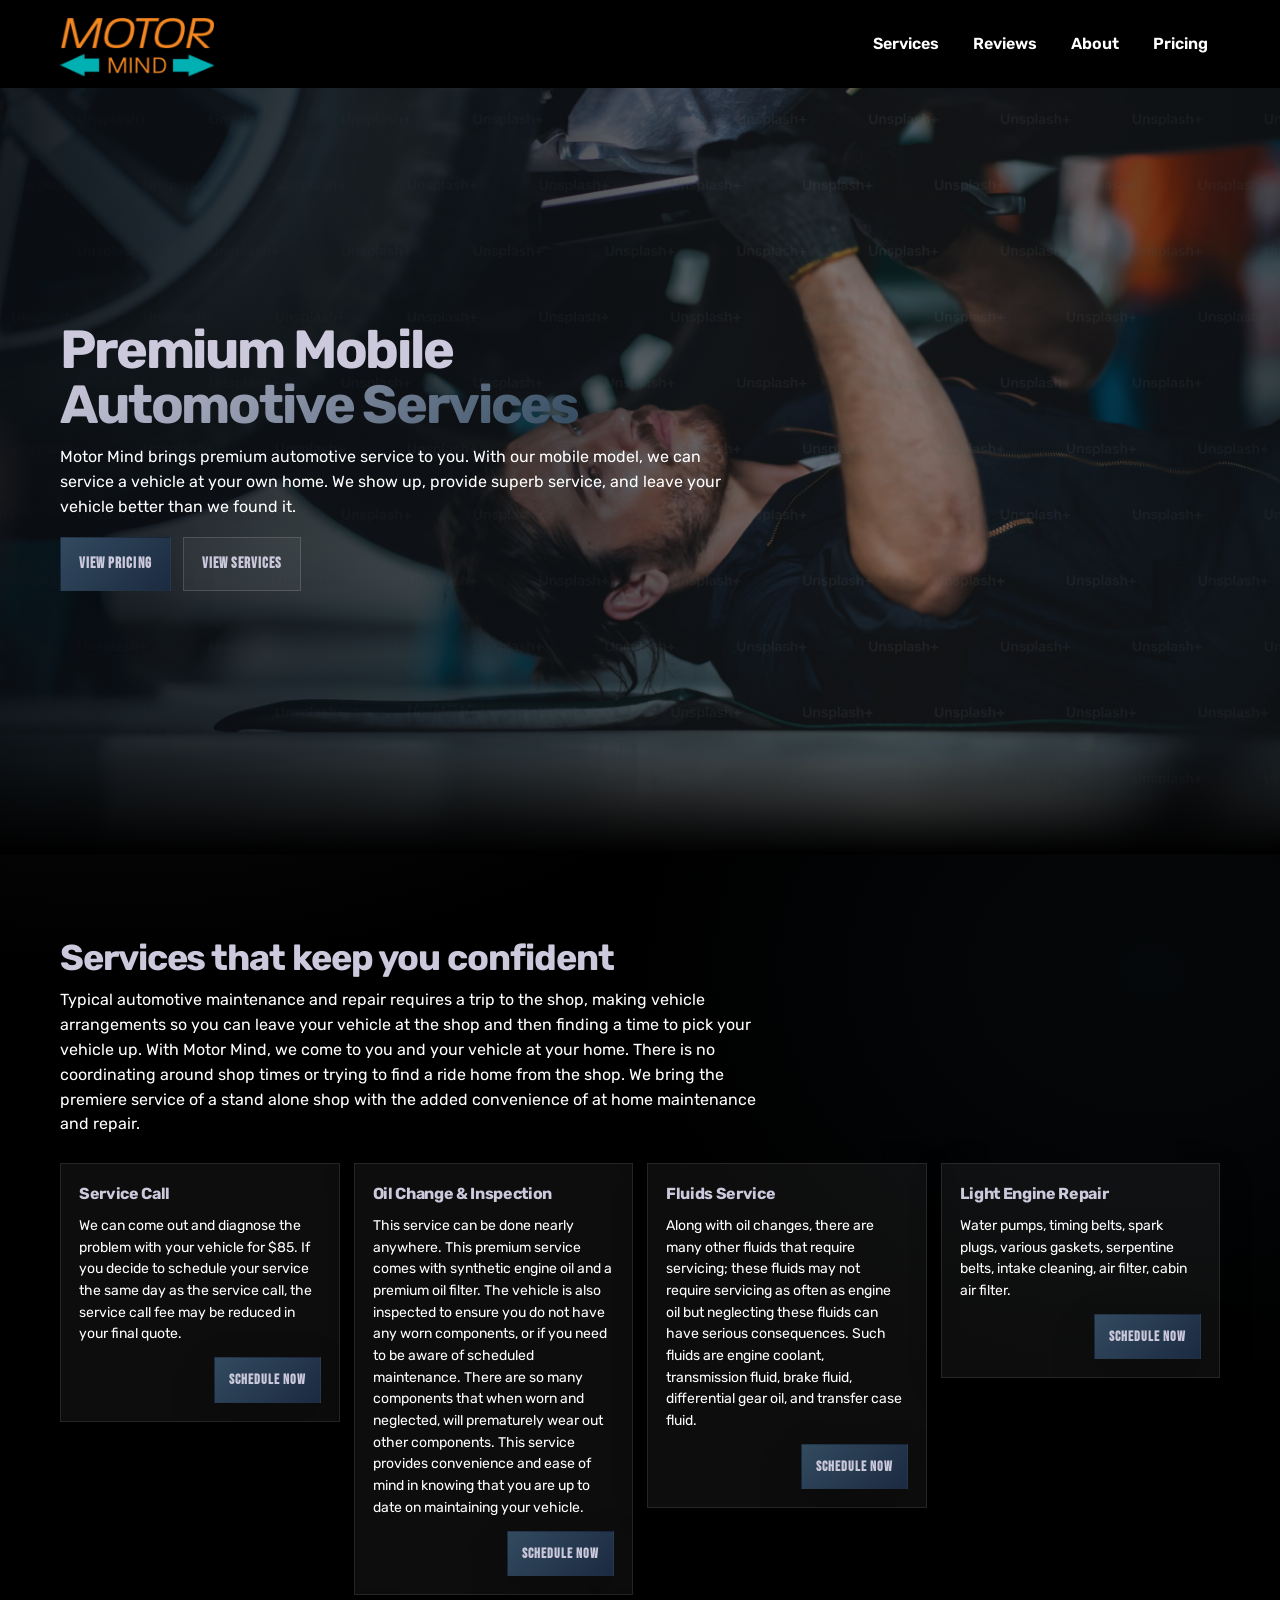
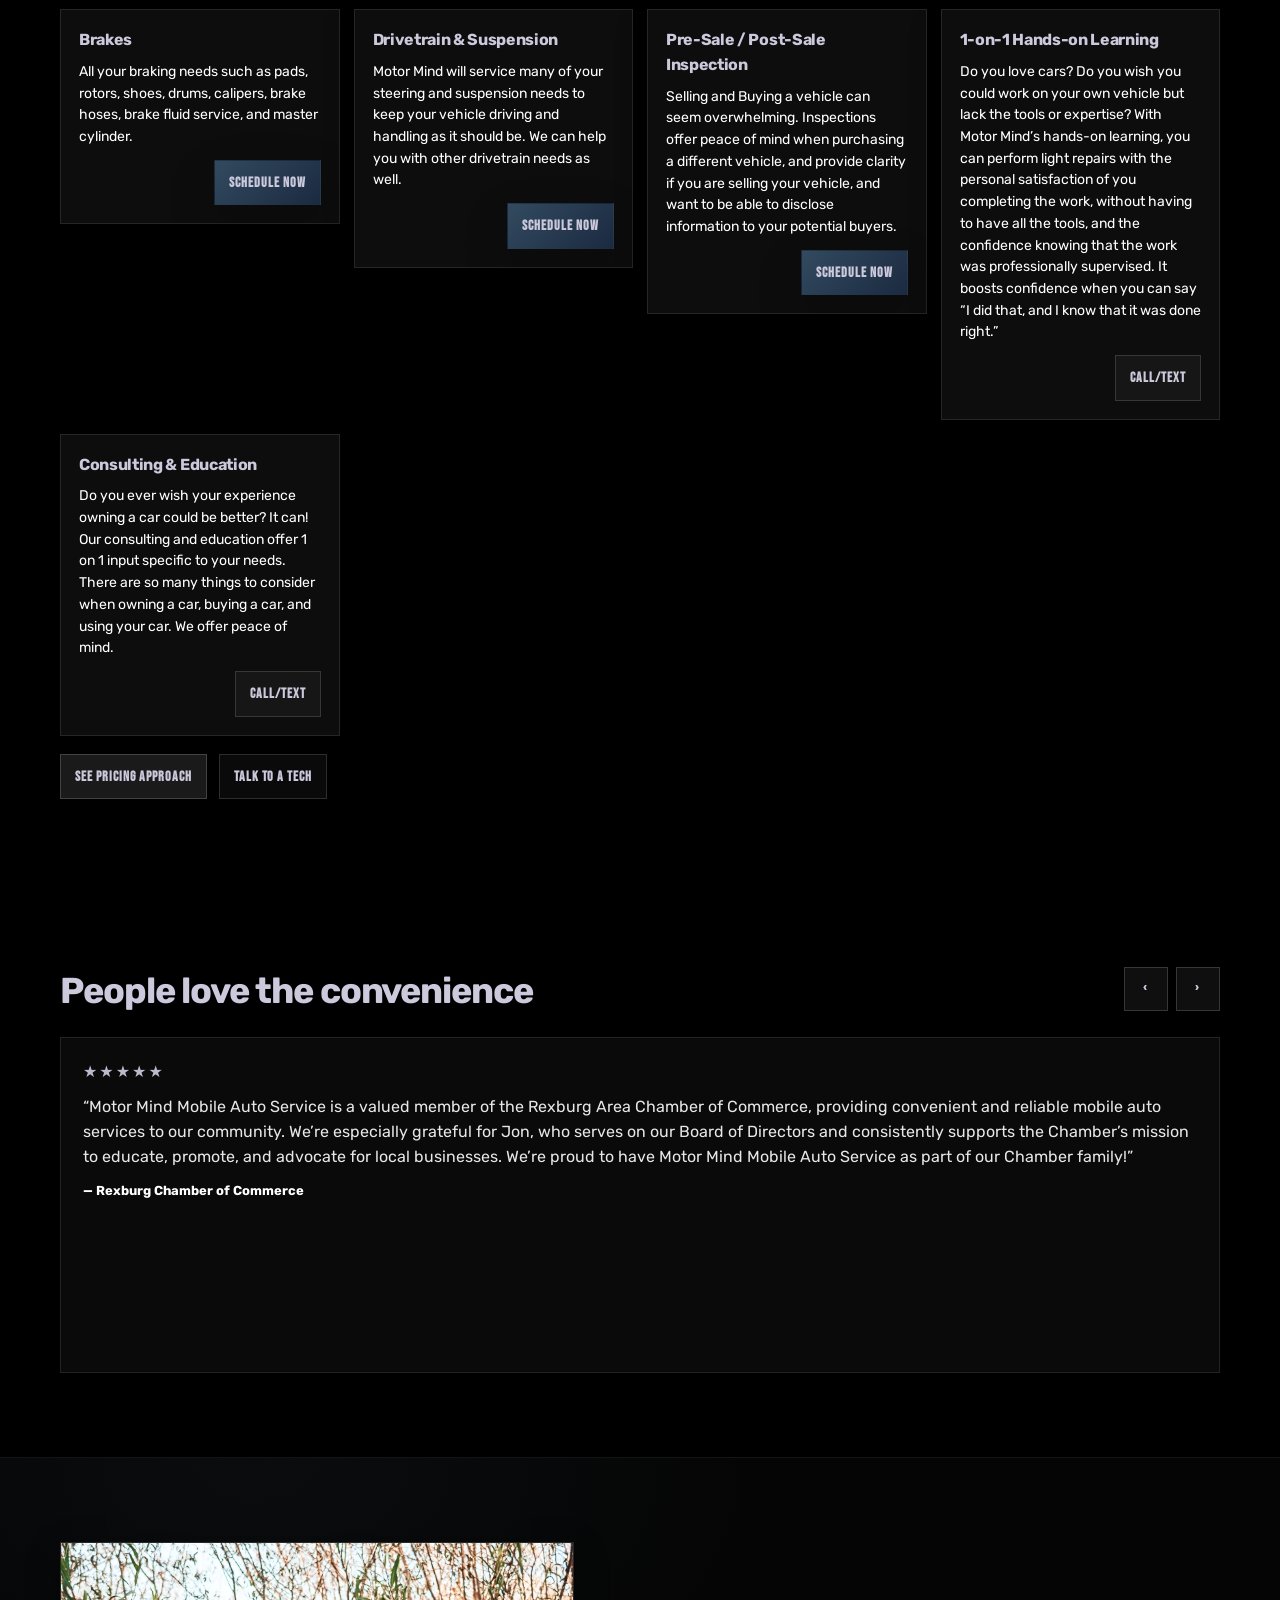
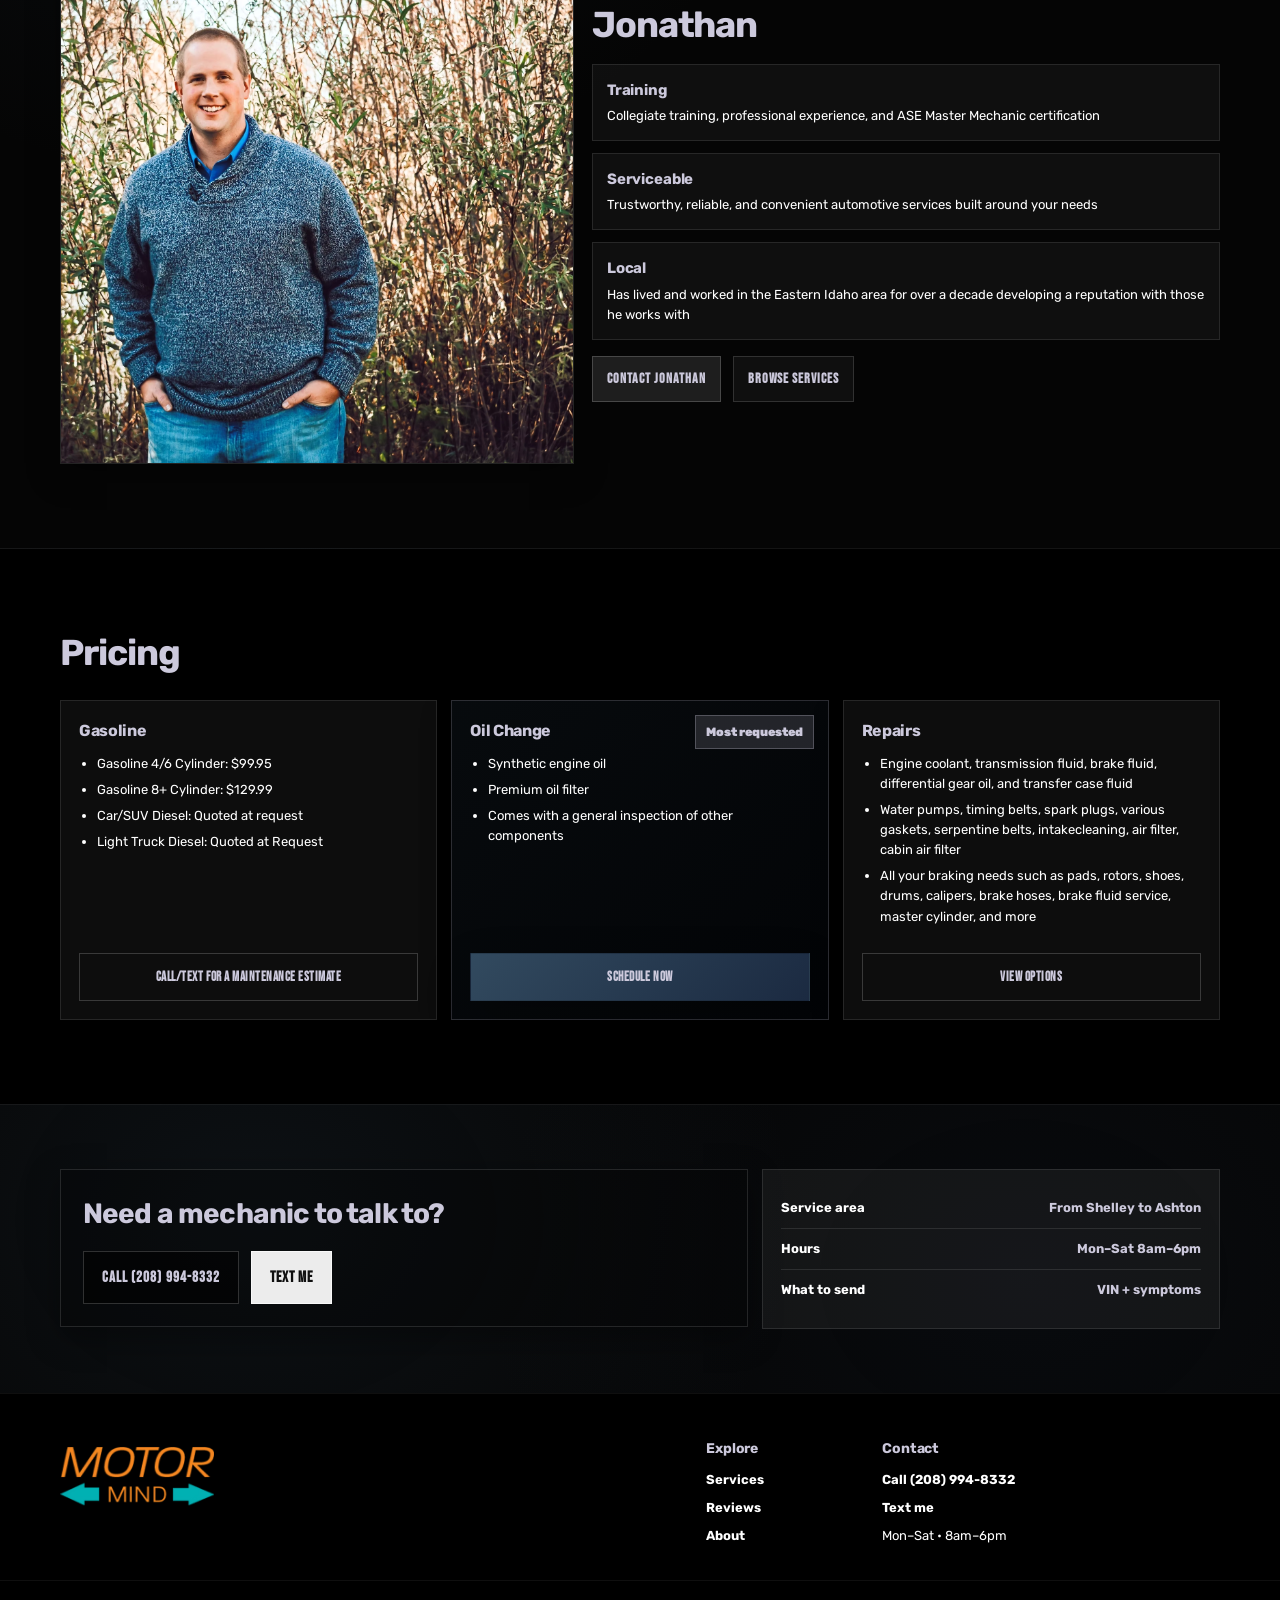
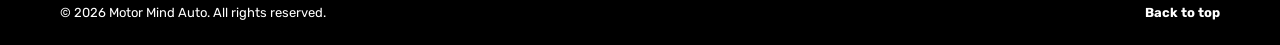
==== index.html @ 9550a2d7 "Merge remote changes" ====
<!-- File: Motor Mind Auto/index.html -->
<!doctype html>
<html lang="en">
  <head>
    <meta charset="UTF-8" />
    <meta name="viewport" content="width=device-width, initial-scale=1" />
    <meta
      name="description"
      content="Motor Mind Auto brings premium mobile automotive maintenance & repair to your driveway. Certified expertise, transparent service, convenient scheduling."
    />
    <title>Motor Mind Auto | Mobile Automotive Service</title>

    <link rel="preconnect" href="https://fonts.googleapis.com" />
    <link rel="preconnect" href="https://fonts.gstatic.com" crossorigin />
    <link
      href="https://fonts.googleapis.com/css2?family=DM+Sans:wght@400;500;700&family=Rubik:wght@300;400;500;600;700;800&family=Bebas+Neue&display=swap"
      rel="stylesheet"
    />

    <link rel="stylesheet" href="./assets/css/styles.css" />
  </head>

  <body>
    <a class="skip-link" href="#main">Skip to content</a>

    <!-- Header / Nav -->
    <header class="header" data-header>
      <div class="container header__inner">
        <a class="brand" href="index.html" aria-label="Motor Mind Auto Home">
          <img src="./assets/icons/MotorMindLogoWEB.png" alt="Motor Mind Auto logo">
        </a>

        <nav class="nav" aria-label="Primary">
          <button class="nav__toggle" type="button" data-menu-toggle aria-expanded="false" aria-controls="navMenu">
            <span class="nav__toggleBars" aria-hidden="true"></span>
            <span class="sr-only">Open menu</span>
          </button>

          <div class="nav__menu" id="navMenu" data-menu>
            <a class="nav__link" href="#services" data-nav-link>Services</a>
            <a class="nav__link" href="#reviews" data-nav-link>Reviews</a>
            <a class="nav__link" href="#about" data-nav-link>About</a>
            <a class="nav__link" href="#pricing" data-nav-link>Pricing</a>
          </div>
        </nav>
      </div>
    </header>

    <main id="main">
      <!-- Hero -->
      <section class="hero" id="top" aria-label="Hero">
        <div class="hero__bg" role="img" aria-label="Mechanic working on a vehicle"></div>

        <div class="container hero__inner">
          <div class="hero__content">
            <h1 class="hero__title">
               Premium Mobile
              <span class="hero__titleAccent">Automotive Services</span>
            </h1>

            <p class="hero__sub">
              Motor Mind brings premium automotive service to you. With our mobile model, we can service a 
              vehicle at your own home. We show up, provide superb service, and leave your vehicle better than we found it.
            </p>

            <div class="hero__actions">
              <a class="btn btn--accent btn--lg" href="#pricing">View pricing</a>
              <a class="btn btn--ghost btn--lg" href="#services">View services</a>
            </div>
          </div>
        </div>

        <div class="hero__fade" aria-hidden="true"></div>
      </section>

      <!-- Services -->
      <section class="section" id="services" aria-label="Services">
        <div class="container">
          <div class="sectionHead">
            <h2 class="sectionTitle">Services that keep you confident</h2>
            <p class="sectionSub">
              Typical automotive maintenance and repair requires a trip to the shop, making vehicle arrangements so you can leave your vehicle at the shop and then finding a time to pick your vehicle up. With Motor Mind, we come to you and your vehicle at your home. There is no coordinating around shop times or trying to find a ride home from the shop. We bring the premiere service of a stand alone shop with the added convenience of at home maintenance and repair.
            </p>
          </div>

          <div class="cards">
            <article class="card">
              <h3 class="card__title">Service Call</h3>
              <p class="card__text">We can come out and diagnose the problem with your vehicle for $85. If you decide to schedule your service the same day as the service call, the service call fee may be reduced in your final quote.</p>
              <a class="btn btn--accent" href="./pages/service-call.html">Schedule now</a>
            </article>

            <article class="card">
              <h3 class="card__title">Oil Change & Inspection</h3>
              <p class="card__text">This service can be done nearly anywhere. This premium service comes with synthetic engine oil and a premium oil filter. The vehicle is also inspected to ensure you do not have any worn components, or if you need to be aware of scheduled maintenance. There are so many components that when worn and neglected, will prematurely wear out other components. This service provides convenience and ease of mind in knowing that you are up to date on maintaining your vehicle.</p>
              <a class="btn btn--accent" href="./pages/oil-change-inspection.html">Schedule now</a>
            </article>

            <article class="card">
              <h3 class="card__title">Fluids Service</h3>
              <p class="card__text">Along with oil changes, there are many other fluids that require servicing; these fluids may not require servicing as often as engine oil but neglecting these fluids can have serious consequences. Such fluids are engine coolant, transmission fluid, brake fluid, differential gear oil, and transfer case fluid.</p>
              <a class="btn btn--accent" href="./pages/fluids-service.html">Schedule now</a>
            </article>

            <article class="card">
              <h3 class="card__title">Light Engine Repair</h3>
              <p class="card__text">Water pumps, timing belts, spark plugs, various gaskets, serpentine belts, intake cleaning, air filter, cabin air filter.</p>
              <a class="btn btn--accent" href="./pages/light-engine-repair.html">Schedule now</a>
            </article>

            <article class="card">
              <h3 class="card__title">Brakes</h3>
              <p class="card__text">All your braking needs such as pads, rotors, shoes, drums, calipers, brake hoses, brake fluid service, and master cylinder.</p>
              <a class="btn btn--accent" href="./pages/brakes.html">Schedule now</a>
            </article>

            <article class="card">
              <h3 class="card__title">Drivetrain & Suspension</h3>
              <p class="card__text">Motor Mind will service many of your steering and suspension needs to keep your vehicle driving and handling as it should be. We can help you with other drivetrain needs as well.</p>
              <a class="btn btn--accent" href="./pages/drivetrain-suspension.html">Schedule now</a>
            </article>

            <article class="card">
              <h3 class="card__title">Pre-Sale / Post-Sale Inspection</h3>
              <p class="card__text">Selling and Buying a vehicle can seem overwhelming. Inspections offer peace of mind when purchasing a different vehicle, and provide clarity if you are selling your vehicle, and want to be able to disclose information to your potential buyers.</p>
              <a class="btn btn--accent" href="./pages/pre-sale-post-sale-inspection.html">Schedule now</a>
            </article>

            <article class="card">
              <h3 class="card__title">1-on-1 Hands-on Learning</h3>
              <p class="card__text">Do you love cars? Do you wish you could work on your own vehicle but lack the tools or expertise? With Motor Mind’s hands-on learning, you can perform light repairs with the personal satisfaction of you completing the work, without having to have all the tools, and the confidence knowing that the work was professionally supervised. It boosts confidence when you can say “I did that, and I know that it was done right.”</p>
              <a class="btn btn--ghost" href="#contact">Call/Text</a>
            </article>

            <article class="card">
              <h3 class="card__title">Consulting & Education</h3>
              <p class="card__text">Do you ever wish your experience owning a car could be better? It can! Our consulting and education offer 1 on 1 input specific to your needs. There are so many things to consider when owning a car, buying a car, and using your car. We offer peace of mind.</p>
              <a class="btn btn--ghost" href="#contact">Call/Text</a>
            </article>
          </div>

          <div class="sectionCta">
            <a class="btn btn--primary" href="#pricing">See pricing approach</a>
            <a class="btn btn--ghost" href="#contact">Talk to a tech</a>
          </div>
        </div>
      </section>

      <!-- Reviews -->
      <section class="section" id="reviews" aria-label="Reviews and testimonials">
        <div class="container">
          <div class="sectionHead sectionHead--split">
            <div>
              <h2 class="sectionTitle">People love the convenience</h2>
            </div>

            <div class="carouselControls" aria-label="Testimonials controls">
              <button class="iconBtn" type="button" data-prev aria-label="Previous testimonial">‹</button>
              <button class="iconBtn" type="button" data-next aria-label="Next testimonial">›</button>
            </div>
          </div>

          <div class="carousel" data-carousel>
            <div class="carousel__track" data-track>
              <article class="quote">
                <div class="quote__stars" aria-label="5 out of 5 stars">★★★★★</div>
                <p class="quote__text">
                  “Motor Mind Mobile Auto Service is a valued member of the Rexburg Area Chamber of Commerce, providing convenient and reliable mobile auto services to our community. We’re especially grateful for Jon, who serves on our Board of Directors and consistently supports the Chamber’s mission to educate, promote, and advocate for local businesses. We’re proud to have Motor Mind Mobile Auto Service as part of our Chamber family!”
                </p>
                <p class="quote__meta"><strong>— Rexburg Chamber of Commerce</strong></p>
              </article>

              <article class="quote">
                <div class="quote__stars" aria-label="5 out of 5 stars">★★★★★</div>
                <p class="quote__text">
                  “Jonathan is Awesome! He came to our shop to replace the rear shocks and change the oil on one of our vans. He made scheduling easy. And did the job efficiently. Will be using him again. Thanks Jonathan!”
                </p>
                <p class="quote__meta"><strong>— Contributions from Green Machine Carpet Cleaning LLC</strong></p>
              </article>

              <article class="quote">
                <div class="quote__stars" aria-label="5 out of 5 stars">★★★★★</div>
                <p class="quote__text">
                  “John is always ready willing and able. Very professional very detailed and very quick getting things done. I’ve had him do a few repairs and he gets it done quickly and thoroughly. I would highly recommend Motor mind mobile auto for your automotive repair needs..”
                </p>
                <p class="quote__meta"><strong>— Kenny Williams</strong></p>
              </article>

              <article class="quote">
                <div class="quote__stars" aria-label="5 out of 5 stars">★★★★★</div>
                <p class="quote__text">
                  “Motor Mind is AWESOME! Basically, you call them up and a great mechanic comes to your house to fix your car! I have always wanted to have a "personal mechanic" who is familiar with my vehicles and Jon is now my mechanic! He's very knowledgeable, has a ton of experience and is great to work with! We recently purchased two used cars and before the purchase I asked Jon for his advice on them. I felt comfortable with his assessment and purchased them. He has gave me advice about which cars NOT to buy (also, a very great thing because I was about to purchase two different vehicles and he suggested against it).

                  He's really good at what he does! On a different vehicle, he helped me troubleshoot a problem no other mechanic could diagnose. I literally was about to get rid of this vehicle and send it to the recycler when he found the problem and fixed it! Thanks to him, we'll have that vehicle for another 100,000 miles!

                  Now, before you think he's too good to be true, there are services he simply doesn't offer, largely because he's a MOBILE mechanic. So if it requires special equipment or facilities, there is a limit to what he offers (like replacing pressed-in wheel bearings) but for most of my needs, he's taken care of them AMAZINGLY!”
                </p>
                <p class="quote__meta"><strong>— Marc Sunderland</strong></p>
              </article>

              <article class="quote">
                <div class="quote__stars" aria-label="5 out of 5 stars">★★★★★</div>
                <p class="quote__text">
                  “Motor Mind Mobile Auto is a brilliant concept to auto maintenance and repair! John literally comes to your house and fixes your vehicle in your driveway or garage! Insanely convenient! But the #1 reason we use Motor Mind is John’s level of integrity. More than one occasion, John has given us a quote for auto repairs,  we  agreed to the quote and then when the work was complete, John said “It didn’t take me as long as I anticipated, so I deducted the labor cost.”  My husband and I were shocked! We have never had a mechanic charge us LESS than what we originally agreed to! UNBELIEVABLE! I highly recommend giving Motor Mind Mobile Auto a try!”
                </p>
                <p class="quote__meta"><strong>— Diane Bruce</strong></p>
              </article>

              <article class="quote">
                <div class="quote__stars" aria-label="5 out of 5 stars">★★★★★</div>
                <p class="quote__text">
                  “Motor Mind is the best. It is so convenient to have the auto repair person come to your house. Jon is great to work with. He always provides an estimate and communicates everything so well. Highly recommend.”
                </p>
                <p class="quote__meta"><strong>— Michael Madsen</strong></p>
              </article>

              <article class="quote">
                <div class="quote__stars" aria-label="5 out of 5 stars">★★★★★</div>
                <p class="quote__text">
                  “What a kind and genuine business owner! I’ve been working on my car for the past few months and couldn’t seem to get it started. I couldn’t drive my car anywhere and other mechanics were charging an arm and a leg just to tow my car there and diagnose the problem. I searched around for so many mechanics and eventually found Jonathan. I deciding to give him a call and he walked me through a couple of things to check on my own in case it was an easy fix, no strings attached. I ended up needing him to come out and he dropped what he was doing and helped diagnose/fix the problem. I highly recommend calling Jonathan if you need your car fixed, you won’t find anyone better than him.”
                </p>
                <p class="quote__meta"><strong>— Elijah McCann</strong></p>
              </article>
            </div>
          </div>
        </div>
      </section>

      <!-- About -->
      <section class="section section--alt" id="about" aria-label="About Jonathan">
        <div class="container about">
          <div class="about__media">
            <img
              class="about__img"
              src="./assets/images/motor%20mind%20mobile%20jonathan.jpeg"
              alt="Jonathan from Motor Mind Auto standing outdoors"
              loading="lazy"
            />
          </div>

          <div class="about__content">
            <h2 class="sectionTitle">Jonathan</h2>

            <div class="about__points">
              <div class="point">
                <div>
                  <h3 class="point__title">Training</h3>
                  <p class="point__text">Collegiate training, professional experience, and ASE Master Mechanic certification</p>
                </div>
              </div>

              <div class="point">
                <div>
                  <h3 class="point__title">Serviceable</h3>
                  <p class="point__text">Trustworthy, reliable, and convenient automotive services built around your needs</p>
                </div>
              </div>

              <div class="point">
                <div>
                  <h3 class="point__title">Local</h3>
                  <p class="point__text">Has lived and worked in the Eastern Idaho area for over a decade developing a reputation with those he works with</p>
                </div>
              </div>
            </div>

            <div class="about__actions">
              <a class="btn btn--primary" href="#contact">Contact Jonathan</a>
              <a class="btn btn--ghost" href="#services">Browse services</a>
            </div>
          </div>
        </div>
      </section>

      <!-- Pricing approach -->
      <section class="section" id="pricing" aria-label="Pricing">
        <div class="container">
          <div class="sectionHead">
            <h2 class="sectionTitle">Pricing</h2>
          </div>

          <div class="pricingGrid">
            <article class="pricingCard">
              <h3 class="pricingCard__title">Gasoline</h3>
              <ul class="pricingCard__list">
                <li>Gasoline 4/6 Cylinder: $99.95</li>
                <li>Gasoline 8+ Cylinder: $129.99</li>
                <li>Car/SUV Diesel: Quoted at request</li>
                <li>Light Truck Diesel: Quoted at Request</li>
              </ul>              
              <a class="btn btn--outline" href="#contact">Call/text for a maintenance estimate</a>
            </article>

            <article class="pricingCard pricingCard--featured">
              <div class="ribbon" aria-hidden="true">Most requested</div>
              <h3 class="pricingCard__title">Oil Change</h3>
              <ul class="pricingCard__list">
                <li>Synthetic engine oil</li>
                <li>Premium oil filter</li>
                <li>Comes with a general inspection of other components</li>
              </ul>
              <a class="btn btn--accent" href="./pages/oil-change-inspection.html">Schedule now</a>
            </article>

            <article class="pricingCard">
              <h3 class="pricingCard__title">Repairs</h3>
              <ul class="pricingCard__list">
                <li>Engine coolant, transmission fluid, brake fluid, differential gear oil, and transfer case fluid</li>
                <li>Water pumps, timing belts, spark plugs, various gaskets, serpentine belts, intakecleaning, air filter, cabin air filter</li>
                <li>All your braking needs such as pads, rotors, shoes, drums, calipers, brake hoses, brake fluid service, master cylinder, and more</li>
              </ul>
              <a class="btn btn--outline" href="#services">View options</a>
            </article>
          </div>
        </div>
      </section>

      <!-- Contact CTA (no form) -->
      <section class="section section--cta" id="contact" aria-label="Contact">
        <div class="container cta">
          <div class="cta__content">
            <h2 class="cta__title">Need a mechanic to talk to?</h2>
            <p> </p>
            <p></p>
            <div class="cta__actions">
              <a class="btn btn--dark btn--lg" href="tel:+120899483324">Call (208) 994-8332</a>
              <a class="btn btn--light btn--lg" href="sms:+120899483324">Text me</a>
            </div>
          </div>

          <div class="cta__panel" aria-label="Quick info">
            <div class="ctaRow">
              <span class="ctaLabel">Service area</span>
              <span class="ctaValue">From Shelley to Ashton</span>
            </div>
            <div class="ctaRow">
              <span class="ctaLabel">Hours</span>
              <span class="ctaValue">Mon–Sat 8am–6pm</span>
            </div>
            <div class="ctaRow">
              <span class="ctaLabel">What to send</span>
              <span class="ctaValue">VIN + symptoms</span>
            </div>
          </div>
        </div>
      </section>
    </main>

    <!-- Footer -->
    <footer class="footer" aria-label="Footer">
      <div class="container footer__inner">
        <div class="footer__brand">
          <div class="brand brand--footer" aria-label="Motor Mind Auto">
            <a class="brand" href="index.html" aria-label="Motor Mind Auto Home">
            <img src="./assets/icons/MotorMindLogoWEB.png" alt="Motor Mind Auto logo">
            </a>          
          </div>
        </div>

        <div class="footer__cols">
          <div class="footer__col">
            <h3 class="footer__title">Explore</h3>
            <a class="footer__link" href="#services">Services</a>
            <a class="footer__link" href="#reviews">Reviews</a>
            <a class="footer__link" href="#about">About</a>
          </div>

          <div class="footer__col">
            <h3 class="footer__title">Contact</h3>
            <a class="footer__link" href="tel:+120899483324">Call (208) 994-8332</a>
            <a class="footer__link" href="sms:+120899483324">Text me</a>
            <span class="footer__muted">Mon–Sat • 8am–6pm</span>
          </div>
        </div>
      </div>

      <div class="footer__bottom">
        <div class="container footer__bottomInner">
          <span>© <span data-year></span> Motor Mind Auto. All rights reserved.</span>
          <a class="footer__link" href="#top">Back to top</a>
        </div>
      </div>
    </footer>

    <script src="./assets/js/main.js" defer></script>
  </body>
</html>


<!---

github commit commands

git add .
git commit -m "Merge remote changes"
git push -u origin main

--->
---- assets/css/styles.css ----
/* File: Motor Mind Auto/assets/css/styles.css */

:root {
  --bg: #000000;
  --surface: #0C1821;
  --surface-2: #1B2A41;
  --card: rgba(50, 74, 95, 0.18);
  --card-2: rgba(204, 201, 220, 0.12);
  --border: rgba(204, 201, 220, 0.22);

  --text: #CCC9DC;
  --muted: rgb(255, 255, 255);
  --faint: rgb(255, 255, 255);

  --accent: #324A5F;
  --accent-2: #1B2A41;

  --shadow: 0 16px 50px rgba(0, 0, 0, 0.45);
  --shadow-2: 0 10px 30px rgba(0, 0, 0, 0.35);

  --radius: 0;
  --radius-lg: 0;
  --radius-xl: 0;

  --max: 1160px;
  --gutter: 18px;

  --header-h: 88px;
}

*,
*::before,
*::after {
  box-sizing: border-box;
  border-radius: 0 !important;
}

html {
  scroll-behavior: smooth;
}

body {
  margin: 0;
  font-family: Rubik, Inter, system-ui, -apple-system, Segoe UI, Roboto, Arial, sans-serif;
  background: radial-gradient(1400px 900px at 10% 10%, rgba(204, 201, 220, 0.08), transparent 55%),
    radial-gradient(1000px 800px at 90% 20%, rgba(50, 74, 95, 0.1), transparent 55%),
    var(--bg);
  color: var(--text);
  line-height: 1.55;
}

.btn,
button,
input,
textarea,
select {
  font-family: "DM Sans", Inter, system-ui, -apple-system, Segoe UI, Roboto, Arial, sans-serif;
}

img {
  max-width: 100%;
  display: block;
}

.btn,
button,
input[type="button"],
input[type="submit"],
input[type="reset"],
.iconBtn {
  font-family: "Bebas Neue", "DM Sans", Inter, system-ui, -apple-system, Segoe UI, Roboto, Arial, sans-serif;
  font-size: 14px;
  letter-spacing: 0.07em;
  text-transform: uppercase;
}

a {
  color: inherit;
  text-decoration: none;
}

strong {
  font-weight: 700;
}

.container {
  width: min(var(--max), calc(100% - (var(--gutter) * 2)));
  margin: 0 auto;
}

.sr-only {
  position: absolute;
  width: 1px;
  height: 1px;
  padding: 0;
  margin: -1px;
  overflow: hidden;
  clip: rect(0, 0, 0, 0);
  white-space: nowrap;
  border: 0;
}

.skip-link {
  position: absolute;
  left: 12px;
  top: 10px;
  z-index: 9999;
  background: #ffffff;
  color: #000;
  padding: 10px 12px;
  border-radius: 10px;
  transform: translateY(-140%);
  transition: transform 150ms ease;
}

.skip-link:focus {
  transform: translateY(0);
}

/* Topbar */
.topbar {
  background: rgb(0, 0, 0);
  border-bottom: 1px solid rgba(255, 255, 255, 0.08);
  backdrop-filter: blur(12px);
}

.topbar__inner {
  display: flex;
  align-items: center;
  justify-content: space-between;
  gap: 12px;
  padding: 10px 0;
}

.topbar__left {
  display: flex;
  align-items: center;
  gap: 14px;
  flex-wrap: wrap;
}

.topbar__right {
  display: flex;
  align-items: center;
  gap: 10px;
}

.topbar__item {
  display: inline-flex;
  align-items: center;
  gap: 8px;
  color: var(--muted);
  font-size: 13px;
}

.topbar__link {
  display: inline-flex;
  align-items: center;
  gap: 8px;
  color: var(--text);
  font-weight: 600;
  font-size: 14px;
}

.icon {
  opacity: 0.9;
}

.topbar__item--hide-sm {
  display: inline-flex;
}

/* Header */
.header {
  position: sticky;
  top: 0;
  z-index: 50;
  background: rgb(0, 0, 0);
}

.header__inner {
  min-height: var(--header-h);
  height: var(--header-h);
  display: flex;
  align-items: center;
  justify-content: space-between;
  gap: 14px;
}

.brand {
  display: inline-flex;
  align-items: center;
  gap: 10px;
  max-height: 100%;
}

.brand img,
.brand__mark {
  max-height: calc(var(--header-h) - 18px);
  width: auto;
  display: block;
}

.brand img {
  max-width: 170px;
  object-fit: contain;
}

.brand__mark {
  border-radius: 10px;
  background: linear-gradient(135deg, #324A5F, #1B2A41);
  color: #CCC9DC;
  font-weight: 900;
  letter-spacing: 0.5px;
  box-shadow: var(--shadow-2);
}

.brand__text {
  display: grid;
  gap: 1px;
  line-height: 1;
}

.brand__name {
  font-weight: 800;
  letter-spacing: 0.2px;
}

.brand__tag {
  font-size: 12px;
  color: var(--muted);
  margin-top: -2px;
}

.brand--footer .brand__mark {
  width: 40px;
  height: 40px;
  border-radius: 14px;
}

.nav {
  display: flex;
  align-items: center;
  gap: 10px;
}

.nav__toggle {
  display: none;
  border: 1px solid rgba(255, 255, 255, 0.18);
  background: rgba(255, 255, 255, 0.06);
  width: 44px;
  height: 44px;
  border-radius: 14px;
  cursor: pointer;
}

.nav__toggleBars {
  display: block;
  width: 18px;
  height: 2px;
  margin: 0 auto;
  background: rgba(255, 255, 255, 0.88);
  position: relative;
}

.nav__toggleBars::before,
.nav__toggleBars::after {
  content: "";
  position: absolute;
  left: 0;
  width: 18px;
  height: 2px;
  background: rgba(255, 255, 255, 0.88);
}

.nav__toggleBars::before {
  top: -6px;
}

.nav__toggleBars::after {
  top: 6px;
}

.nav__menu {
  display: flex;
  align-items: center;
  gap: 10px;
}

.nav__link {
  color: var(--muted);
  font-weight: 600;
  font-size: 16px;
  padding: 10px 12px;
  border-radius: 12px;
  transition: background 150ms ease, color 150ms ease;
}

.nav__link:hover,
.nav__link:focus-visible {
  background: rgba(255, 255, 255, 0.06);
  color: var(--text);
}


.nav__cta {
  margin-left: 6px;
}

/* Buttons */
.btn {
  display: inline-flex;
  align-items: center;
  justify-content: center;
  gap: 10px;
  border-radius: 14px;
  padding: 11px 14px;
  border: 1px solid transparent;
  font-weight: 800;
  font-size: 14px;
  cursor: pointer;
  transition: transform 120ms ease, box-shadow 120ms ease, background 120ms ease, border-color 120ms ease;
  user-select: none;
}

.btn:active {
  transform: translateY(1px);
}

.btn--sm {
  padding: 9px 12px;
  border-radius: 12px;
  font-size: 13px;
}

.btn--lg {
  padding: 14px 18px;
  border-radius: 16px;
  font-size: 15px;
}

.btn--primary {
  background: rgba(255, 255, 255, 0.10);
  border-color: rgba(255, 255, 255, 0.18);
  color: var(--text);
}

.btn--primary:hover {
  background: rgba(255, 255, 255, 0.14);
  box-shadow: var(--shadow-2);
}

.btn--accent {
  background: linear-gradient(135deg, #324A5F, #1B2A41);
  color: #CCC9DC;
  border-color: rgba(0, 0, 0, 0.15);
  box-shadow: 0 18px 45px rgba(0, 0, 0, 0.22);
}

.btn--accent:hover {
  box-shadow: 0 22px 60px rgba(255, 120, 20, 0.24);
  transform: translateY(-1px);
}

.btn--ghost {
  background: rgba(255, 255, 255, 0.04);
  border-color: rgba(255, 255, 255, 0.14);
  color: var(--text);
}

.btn--ghost:hover {
  background: rgba(255, 255, 255, 0.08);
}

.btn--outline {
  background: transparent;
  border-color: rgba(255, 255, 255, 0.18);
  color: var(--text);
}

.btn--outline:hover {
  background: rgba(255, 255, 255, 0.08);
}

.btn--dark {
  background: rgba(0, 0, 0, 0.60);
  border-color: rgba(255, 255, 255, 0.18);
  color: var(--text);
}

.btn--dark:hover {
  background: rgba(0, 0, 0, 0.72);
}

.btn--light {
  background: rgba(255, 255, 255, 0.92);
  border-color: rgba(255, 255, 255, 0.65);
  color: #101010;
}

.btn--light:hover {
  background: #ffffff;
}

/* Pills / chips */
.pill {
  display: inline-flex;
  align-items: center;
  gap: 10px;
  padding: 7px 10px;
  border-radius: 999px;
  font-weight: 700;
  font-size: 12px;
  border: 1px solid transparent;
}

.pill--dark {
  background: rgba(255, 255, 255, 0.06);
  border-color: rgba(255, 255, 255, 0.14);
  color: var(--text);
}

.pill--light {
  background: rgba(255, 255, 255, 0.10);
  border-color: rgba(255, 255, 255, 0.18);
  color: var(--text);
}

.pill--soft {
  background: rgba(204, 201, 220, 0.10);
  border-color: rgba(204, 201, 220, 0.25);
  color: var(--text);
}

.dot {
  width: 8px;
  height: 8px;
  border-radius: 999px;
}

.dot--green {
  background: #2ee59d;
  box-shadow: 0 0 0 4px rgba(46, 229, 157, 0.16);
}

.chip {
  display: inline-flex;
  padding: 8px 10px;
  background: rgba(255, 255, 255, 0.06);
  border: 1px solid rgba(255, 255, 255, 0.12);
  border-radius: 999px;
  font-size: 12px;
  font-weight: 700;
  color: var(--text);
}

/* Sections */
.section {
  padding: 84px 0;
}

.section--tight {
  padding: 46px 0;
}

.section--alt {
  background: radial-gradient(900px 600px at 20% 0%, rgba(50, 74, 95, 0.1), transparent 55%),
    rgba(255, 255, 255, 0.02);
  border-top: 1px solid rgba(255, 255, 255, 0.06);
  border-bottom: 1px solid rgba(255, 255, 255, 0.06);
}

.sectionHead {
  display: grid;
  gap: 10px;
  margin-bottom: 26px;
}

.sectionHead--split {
  display: flex;
  align-items: flex-end;
  justify-content: space-between;
  gap: 18px;
}

.sectionTitle {
  margin: 0;
  font-size: clamp(26px, 3vw, 36px);
  letter-spacing: -0.03em;
  line-height: 1.12;
}

.sectionSub {
  margin: 0;
  color: var(--muted);
  max-width: 72ch;
}

/* Hero */
.hero {
  position: relative;
  min-height: calc(90vh - 44px);
  display: grid;
  align-items: center;
  overflow: clip;
  padding: 30px 0 40px;
}

.hero__bg {
  position: absolute;
  inset: 0;
  background-image: linear-gradient(
      90deg,
      rgba(11, 15, 20, 0.92) 0%,
      rgba(11, 15, 20, 0.70) 45%,
      rgba(11, 15, 20, 0.45) 70%,
      rgba(11, 15, 20, 0.68) 100%
    ),
    url("../images/Mechanic%201.jpeg");
  background-size: cover;
  background-position: center;
  transform: scale(1.03);
  filter: saturate(1.05) contrast(1.02);
}

.hero__fade {
  position: absolute;
  inset: auto 0 0 0;
  height: 120px;
  background: linear-gradient(to bottom, transparent, var(--bg));
}

.hero__inner {
  position: relative;
  display: grid;
  grid-template-columns: 1.2fr 0.8fr;
  gap: 22px;
  align-items: start;
}

.hero__content {
  padding: 8px 0;
}

.heroCard {
  margin: 0;
  width: 100%;
  border-radius: 0 !important;
}

.hero__kicker {
  display: flex;
  flex-wrap: wrap;
  gap: 10px;
  margin-bottom: 14px;
}

.hero__title {
  margin: 0 0 12px;
  font-size: clamp(34px, 4.2vw, 56px);
  letter-spacing: -0.04em;
  line-height: 1.02;
  max-width: 740px;
}

.hero__titleAccent {
  background: linear-gradient(135deg, #CCC9DC, #324A5F);
  -webkit-background-clip: text;
  background-clip: text;
  color: transparent;
}

.hero__sub {
  margin: 0 0 18px;
  color: var(--muted);
  font-size: 16px;
  max-width: 70ch;
}


.hero__actions {
  display: flex;
  flex-wrap: wrap;
  gap: 12px;
  margin-bottom: 18px;
}

.hero__trust {
  display: grid;
  gap: 10px;
  max-width: 720px;
}

.trustItem {
  display: inline-flex;
  gap: 10px;
  align-items: center;
  color: var(--muted);
  font-size: 14px;
}

.trustIcon {
  width: 26px;
  height: 26px;
  display: grid;
  place-items: center;
  border-radius: 10px;
  background: rgba(255, 255, 255, 0.06);
  border: 1px solid rgba(255, 255, 255, 0.12);
}

.heroCard {
  background: rgba(255, 255, 255, 0.06);
  border: 1px solid rgba(255, 255, 255, 0.14);
  border-radius: var(--radius-xl);
  box-shadow: var(--shadow);
  padding: 20px;
  backdrop-filter: blur(14px);
}

.heroCard__title {
  margin: 0 0 6px;
  font-size: 18px;
  letter-spacing: -0.02em;
}

.heroCard__text {
  margin: 0 0 14px;
  color: var(--muted);
}

.heroCard__actions {
  display: flex;
  gap: 10px;
  flex-wrap: wrap;
  margin-bottom: 12px;
}

.heroCard__divider {
  height: 1px;
  background: rgba(255, 255, 255, 0.12);
  margin: 14px 0;
}

.heroCard__list {
  list-style: none;
  padding: 0;
  margin: 0;
  display: grid;
  gap: 10px;
}

.heroCard__list li {
  display: flex;
  flex-wrap: wrap;
  gap: 8px;
}

.heroCard__fineprint {
  margin: 12px 0 0;
  color: var(--faint);
  font-size: 12px;
}

/* Highlights */
.highlights {
  display: grid;
  grid-template-columns: repeat(auto-fit, minmax(220px, 1fr));
  gap: 14px;
}

.highlight {
  display: flex;
  gap: 12px;
  align-items: flex-start;
  padding: 16px;
  border-radius: var(--radius);
  background: rgba(255, 255, 255, 0.04);
  border: 1px solid rgba(255, 255, 255, 0.10);
}

.highlight__icon {
  width: 44px;
  height: 44px;
  display: grid;
  place-items: center;
  border-radius: 16px;
  background: rgba(50, 74, 95, 0.2);
  border: 1px solid rgba(204, 201, 220, 0.32);
  font-size: 18px;
}

.highlight__title {
  margin: 0 0 4px;
  font-size: 15px;
  letter-spacing: -0.01em;
}

.highlight__text {
  margin: 0;
  color: var(--muted);
  font-size: 13px;
}

/* Cards */
.cards {
  display: grid;
  grid-template-columns: repeat(auto-fit, minmax(240px, 1fr));
  gap: 14px;
  align-items: start;
}

.card {
  display: flex;
  flex-direction: column;
  min-height: 0;
  padding: 18px;
  border-radius: var(--radius-lg);
  background: rgba(255, 255, 255, 0.05);
  border: 1px solid rgba(255, 255, 255, 0.10);
  box-shadow: 0 10px 30px rgba(0, 0, 0, 0.22);
  transition: transform 140ms ease, background 140ms ease, border-color 140ms ease;
}

.card:hover {
  transform: translateY(-3px);
  background: rgba(255, 255, 255, 0.07);
  border-color: rgba(255, 255, 255, 0.14);
}

.card > a.btn {
  margin-top: auto;
  align-self: flex-end;
  display: inline-flex;
}

.card__cta {
  display: flex;
  justify-content: flex-end;
  margin-top: 12px;
}

.card__actions {
  display: flex;
  justify-content: flex-end;
  margin-top: 12px;
}

.card__title {
  margin: 0 0 8px;
  font-size: 16px;
  letter-spacing: -0.02em;
}

.card__text {
  margin: 0 0 12px;
  color: var(--muted);
  font-size: 14px;
}

.card__bullets {
  margin: 0;
  padding-left: 18px;
  color: var(--faint);
  font-size: 13px;
  display: grid;
  gap: 6px;
}

.sectionCta {
  display: flex;
  gap: 12px;
  flex-wrap: wrap;
  margin-top: 18px;
}

/* Steps */
.steps {
  display: grid;
  grid-template-columns: repeat(4, 1fr);
  gap: 14px;
}

.step {
  padding: 18px;
  border-radius: var(--radius-lg);
  background: rgba(255, 255, 255, 0.05);
  border: 1px solid rgba(255, 255, 255, 0.10);
}

.step__num {
  width: 38px;
  height: 38px;
  border-radius: 10px;
  display: grid;
  place-items: center;
  font-weight: 900;
  color: #101010;
  background: linear-gradient(135deg, #324A5F, #1B2A41);
  margin-bottom: 10px;
}

.step__title {
  margin: 0 0 6px;
  font-size: 15px;
  letter-spacing: -0.02em;
}

.step__text {
  margin: 0;
  color: var(--muted);
  font-size: 13px;
}

.banner {
  margin-top: 18px;
  padding: 18px;
  border-radius: var(--radius-xl);
  background: linear-gradient(135deg, rgba(50, 74, 95, 0.14), rgba(27, 42, 65, 0.1));
  border: 1px solid rgba(204, 201, 220, 0.2);
  display: flex;
  align-items: center;
  justify-content: space-between;
  gap: 14px;
}

.banner__title {
  margin: 0 0 6px;
  letter-spacing: -0.02em;
}

.banner__text {
  margin: 0;
  color: var(--muted);
}

/* Carousel */
.carouselControls {
  display: inline-flex;
  gap: 8px;
}

.iconBtn {
  width: 44px;
  height: 44px;
  border-radius: 14px;
  border: 1px solid rgba(255, 255, 255, 0.16);
  background: rgba(255, 255, 255, 0.06);
  color: var(--text);
  cursor: pointer;
  font-size: 22px;
  line-height: 1;
  transition: background 120ms ease, transform 120ms ease;
}

.iconBtn:hover {
  background: rgba(255, 255, 255, 0.10);
  transform: translateY(-1px);
}

.carousel {
  overflow: hidden;
  border-radius: var(--radius-xl);
  border: 1px solid rgba(255, 255, 255, 0.10);
  background: rgba(255, 255, 255, 0.04);
}

.carousel__track {
  display: flex;
  transition: transform 360ms ease;
}

.quote {
  min-width: 100%;
  padding: 22px;
}

.quote__stars {
  color: rgba(204, 201, 220, 0.92);
  letter-spacing: 2px;
  margin-bottom: 10px;
}

.quote__text {
  margin: 0 0 12px;
  font-size: 16px;
  color: rgba(255, 255, 255, 0.90);
}

.quote__meta {
  margin: 0;
  color: var(--muted);
  font-size: 13px;
}

.badgeRow {
  margin-top: 14px;
  display: flex;
  flex-wrap: wrap;
  gap: 10px;
}

/* About */
.about {
  display: grid;
  grid-template-columns: 0.9fr 1.1fr;
  gap: 18px;
  align-items: center;
}

.about__media {
  border-radius: var(--radius-xl);
  overflow: hidden;
  border: 1px solid rgba(255, 255, 255, 0.12);
  box-shadow: var(--shadow-2);
}

.about__img {
  width: 100%;
  height: 520px;
  object-fit: cover;
  object-position: center;
  filter: contrast(1.02) saturate(1.02);
}

.about__points {
  display: grid;
  gap: 12px;
  margin: 18px 0 0;
}

.point {
  display: flex;
  gap: 12px;
  padding: 14px;
  border-radius: var(--radius-lg);
  background: rgba(255, 255, 255, 0.04);
  border: 1px solid rgba(255, 255, 255, 0.10);
}

.point__icon {
  width: 42px;
  height: 42px;
  border-radius: 10px;
  display: grid;
  place-items: center;
  background: rgba(50, 74, 95, 0.14);
  border: 1px solid rgba(204, 201, 220, 0.28);
}

.point__title {
  margin: 0 0 4px;
  font-size: 15px;
  letter-spacing: -0.01em;
}

.point__text {
  margin: 0;
  color: var(--muted);
  font-size: 13px;
}

.about__actions {
  display: flex;
  gap: 12px;
  flex-wrap: wrap;
  margin-top: 16px;
}

/* Pricing */
.pricingGrid {
  display: grid;
  grid-template-columns: repeat(auto-fit, minmax(220px, 1fr));
  gap: 14px;
}

.pricingCard {
  position: relative;
  padding: 18px;
  border-radius: var(--radius-xl);
  background: rgba(255, 255, 255, 0.05);
  border: 1px solid rgba(255, 255, 255, 0.10);
  box-shadow: 0 10px 30px rgba(0, 0, 0, 0.22);
  display: flex;
  flex-direction: column;
  gap: 10px;
  min-height: 320px;
}

.pricingCard .btn {
  width: 100%;
  justify-content: center;
  font-size: 13px;
  padding: 13px 16px;
  border-radius: 10px;
  font-family: "Bebas Neue", "DM Sans", Inter, system-ui, -apple-system, Segoe UI, Roboto, Arial, sans-serif;
  letter-spacing: 0.04em;
  text-transform: uppercase;
  margin-top: auto;
}

.pricingCard--featured {
  background: linear-gradient(135deg, rgba(50, 74, 95, 0.14), rgba(27, 42, 65, 0.1));
  border-color: rgba(204, 201, 220, 0.2);
}

.ribbon {
  position: absolute;
  top: 14px;
  right: 14px;
  padding: 7px 10px;
  border-radius: 999px;
  background: rgba(204, 201, 220, 0.15);
  border: 1px solid rgba(204, 201, 220, 0.28);
  font-weight: 900;
  font-size: 12px;
}

.pricingCard__title {
  margin: 0;
  font-size: 16px;
  letter-spacing: -0.02em;
}

.pricingCard__text {
  margin: 0;
  color: var(--muted);
}

.pricingCard__list {
  margin: 0;
  padding-left: 18px;
  color: var(--faint);
  font-size: 13px;
  display: grid;
  gap: 6px;
}

/* CTA section */
.section--cta {
  padding: 64px 0;
  background: radial-gradient(900px 700px at 20% 40%, rgba(50, 74, 95, 0.18), transparent 60%),
    radial-gradient(900px 700px at 80% 60%, rgba(27, 42, 65, 0.16), transparent 60%),
    rgba(255, 255, 255, 0.02);
  border-top: 1px solid rgba(255, 255, 255, 0.06);
}

.cta {
  display: grid;
  grid-template-columns: 1.2fr 0.8fr;
  gap: 14px;
  align-items: start;
}

.cta__content {
  padding: 22px;
  border-radius: var(--radius-xl);
  background: rgba(0, 0, 0, 0.28);
  border: 1px solid rgba(255, 255, 255, 0.12);
  box-shadow: var(--shadow-2);
}

.cta__title {
  margin: 0 0 8px;
  font-size: 28px;
  letter-spacing: -0.03em;
}

.cta__text {
  margin: 0 0 14px;
  color: var(--muted);
  max-width: 70ch;
}

.cta__actions {
  display: flex;
  gap: 12px;
  flex-wrap: wrap;
}

.cta__panel {
  padding: 18px;
  border-radius: var(--radius-xl);
  background: rgba(255, 255, 255, 0.05);
  border: 1px solid rgba(255, 255, 255, 0.10);
}

.ctaRow {
  display: flex;
  justify-content: space-between;
  gap: 12px;
  padding: 10px 0;
  border-bottom: 1px solid rgba(255, 255, 255, 0.10);
}

.ctaRow:last-child {
  border-bottom: 0;
}

.ctaLabel {
  color: var(--faint);
  font-size: 13px;
  font-weight: 700;
}

.ctaValue {
  color: var(--text);
  font-size: 13px;
  font-weight: 700;
  text-align: right;
}

/* Footer */
.footer {
  padding: 44px 0 0;
  border-top: 1px solid rgba(255, 255, 255, 0.06);
}

.footer__inner {
  display: grid;
  grid-template-columns: 1.1fr 0.9fr;
  gap: 18px;
  padding-bottom: 26px;
}

.footer__text {
  color: var(--muted);
  margin: 12px 0 0;
  max-width: 56ch;
}

.footer__cols {
  display: grid;
  grid-template-columns: repeat(3, 1fr);
  gap: 14px;
}

.footer__title {
  margin: 0 0 10px;
  font-size: 14px;
  letter-spacing: -0.01em;
}

.footer__link {
  display: block;
  color: var(--muted);
  font-weight: 700;
  margin: 8px 0;
  font-size: 13px;
}

.footer__link:hover {
  color: var(--text);
}

.footer__muted {
  display: block;
  color: var(--faint);
  font-size: 13px;
  margin: 8px 0;
}

.footer__bottom {
  border-top: 1px solid rgba(255, 255, 255, 0.06);
  padding: 14px 0;
  color: var(--faint);
  font-size: 13px;
}

.footer__bottomInner {
  display: flex;
  justify-content: space-between;
  align-items: center;
  gap: 12px;
}

/* Responsive */
@media (max-width: 980px) {
  .hero__inner {
    grid-template-columns: 1fr;
  }

  .heroCard {
    max-width: 100%;
  }

  .cards {
    grid-template-columns: repeat(2, 1fr);
  }

  .steps {
    grid-template-columns: repeat(2, 1fr);
  }

  .highlights {
    grid-template-columns: 1fr;
  }

  .about {
    grid-template-columns: 1fr;
  }

  .about__img {
    height: 420px;
  }

  .pricingGrid {
    grid-template-columns: 1fr;
  }

  .cta {
    grid-template-columns: 1fr;
  }

  .footer__inner {
    grid-template-columns: 1fr;
  }
}

@media (max-width: 760px) {
  :root {
    --header-h: 72px;
  }

  .topbar__item--hide-sm {
    display: none;
  }

  .nav__toggle {
    display: inline-flex;
    align-items: center;
    justify-content: center;
  }

  .nav__menu {
    position: absolute;
    top: calc(var(--header-h) + 1px);
    right: calc(var(--gutter));
    left: calc(var(--gutter));
    display: none;
    flex-direction: column;
    align-items: stretch;
    gap: 6px;
    padding: 14px;
    border-radius: var(--radius-xl);
    background: rgba(11, 15, 20, 0.92);
    border: 1px solid rgba(255, 255, 255, 0.14);
    box-shadow: var(--shadow);
  }

  .nav__menu.is-open {
    display: flex;
  }

  .nav__link {
    padding: 12px 12px;
  }

  .nav__cta {
    margin-left: 0;
    width: 100%;
  }

  .cards {
    grid-template-columns: 1fr;
  }

  .sectionHead--split {
    flex-direction: column;
    align-items: flex-start;
  }

  .banner {
    flex-direction: column;
    align-items: flex-start;
  }

  .footer__cols {
    grid-template-columns: 1fr;
  }
}

/* Reduce motion */
@media (prefers-reduced-motion: reduce) {
  html {
    scroll-behavior: auto;
  }
  .carousel__track {
    transition: none;
  }
  .btn {
    transition: none;
  }
}
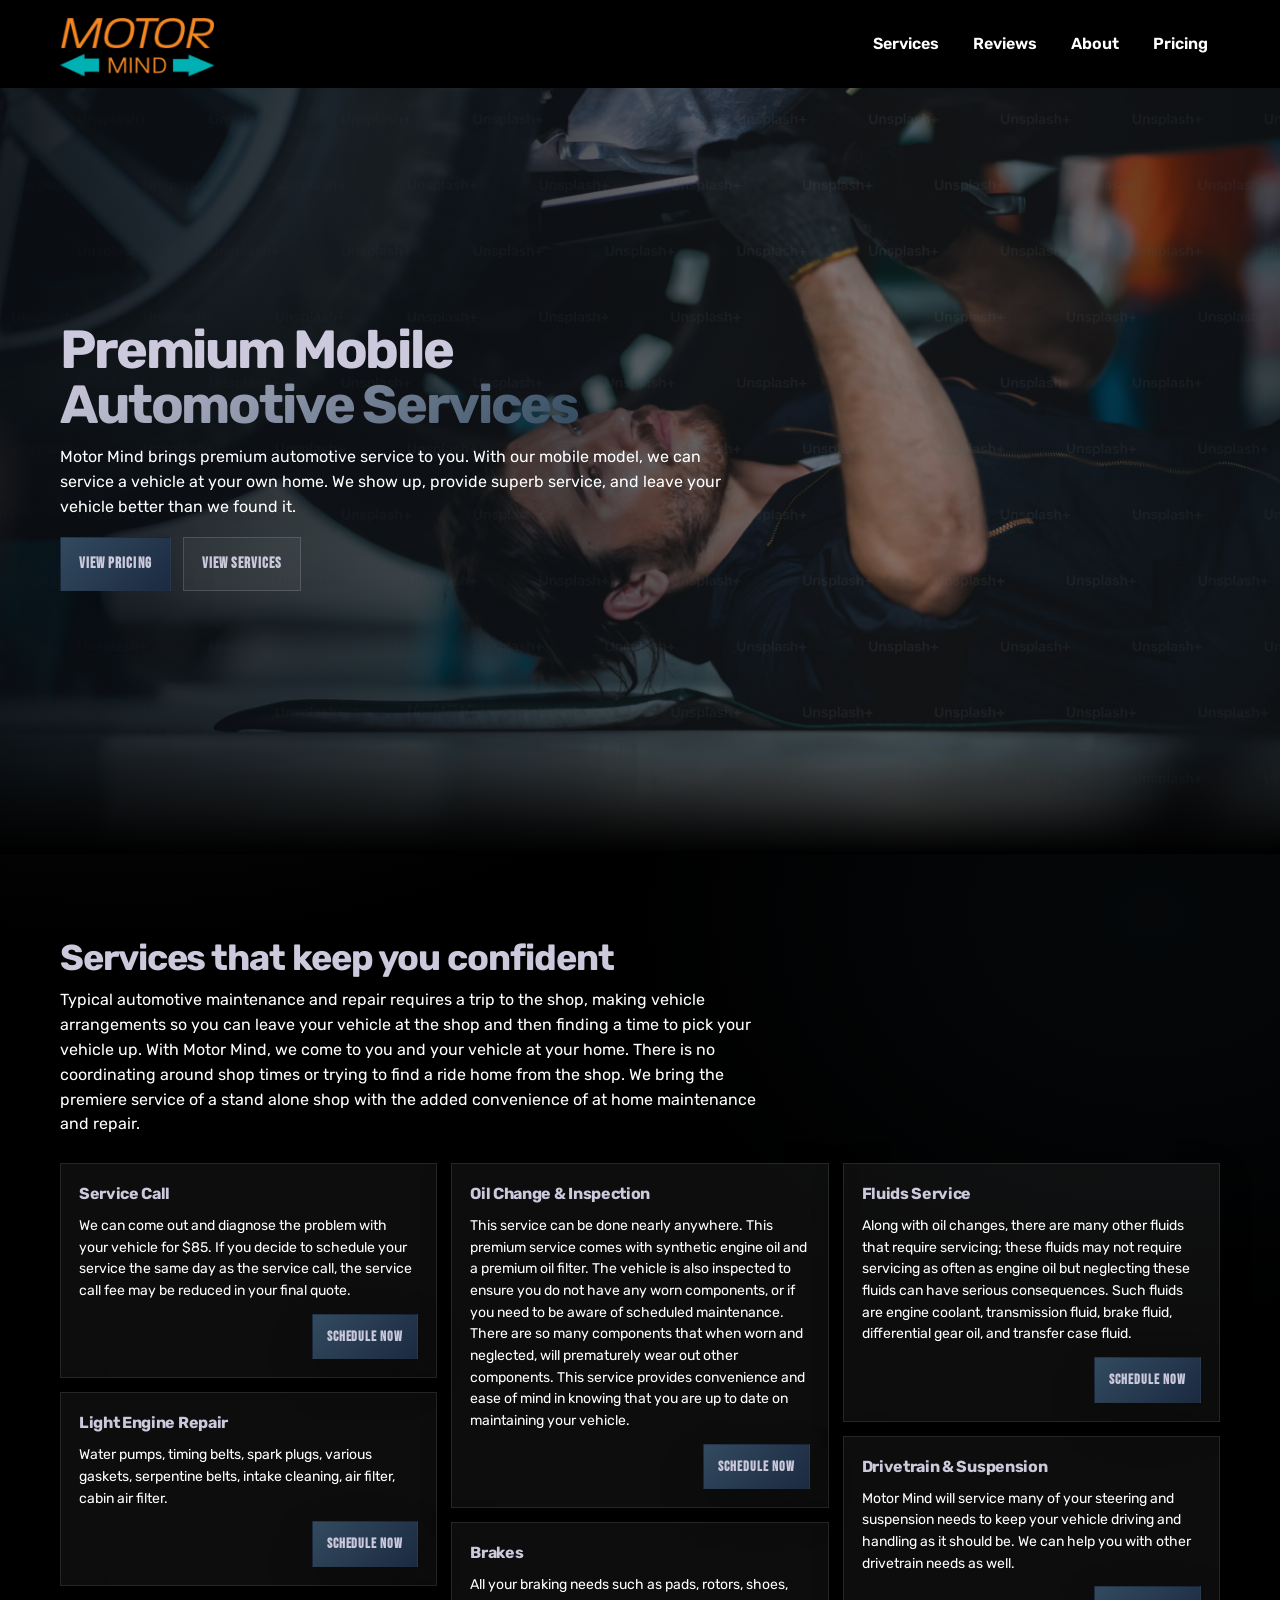
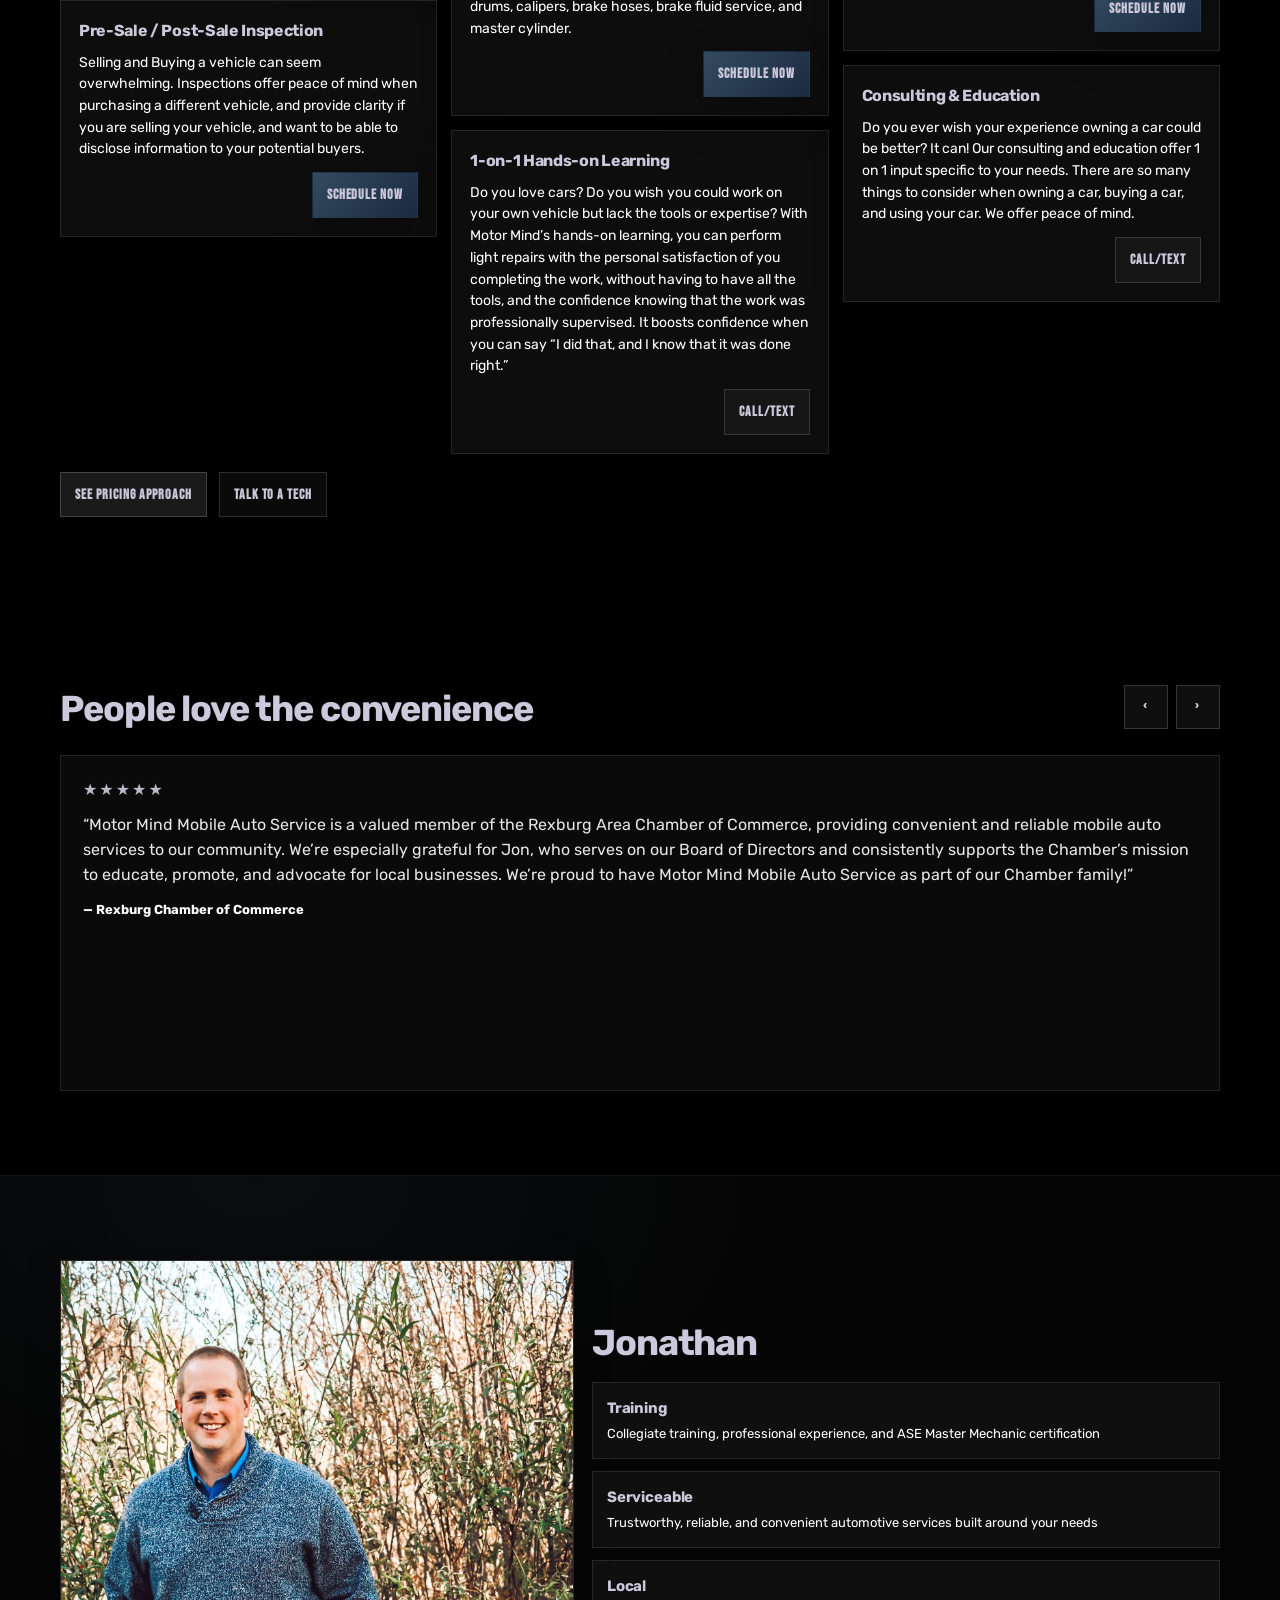
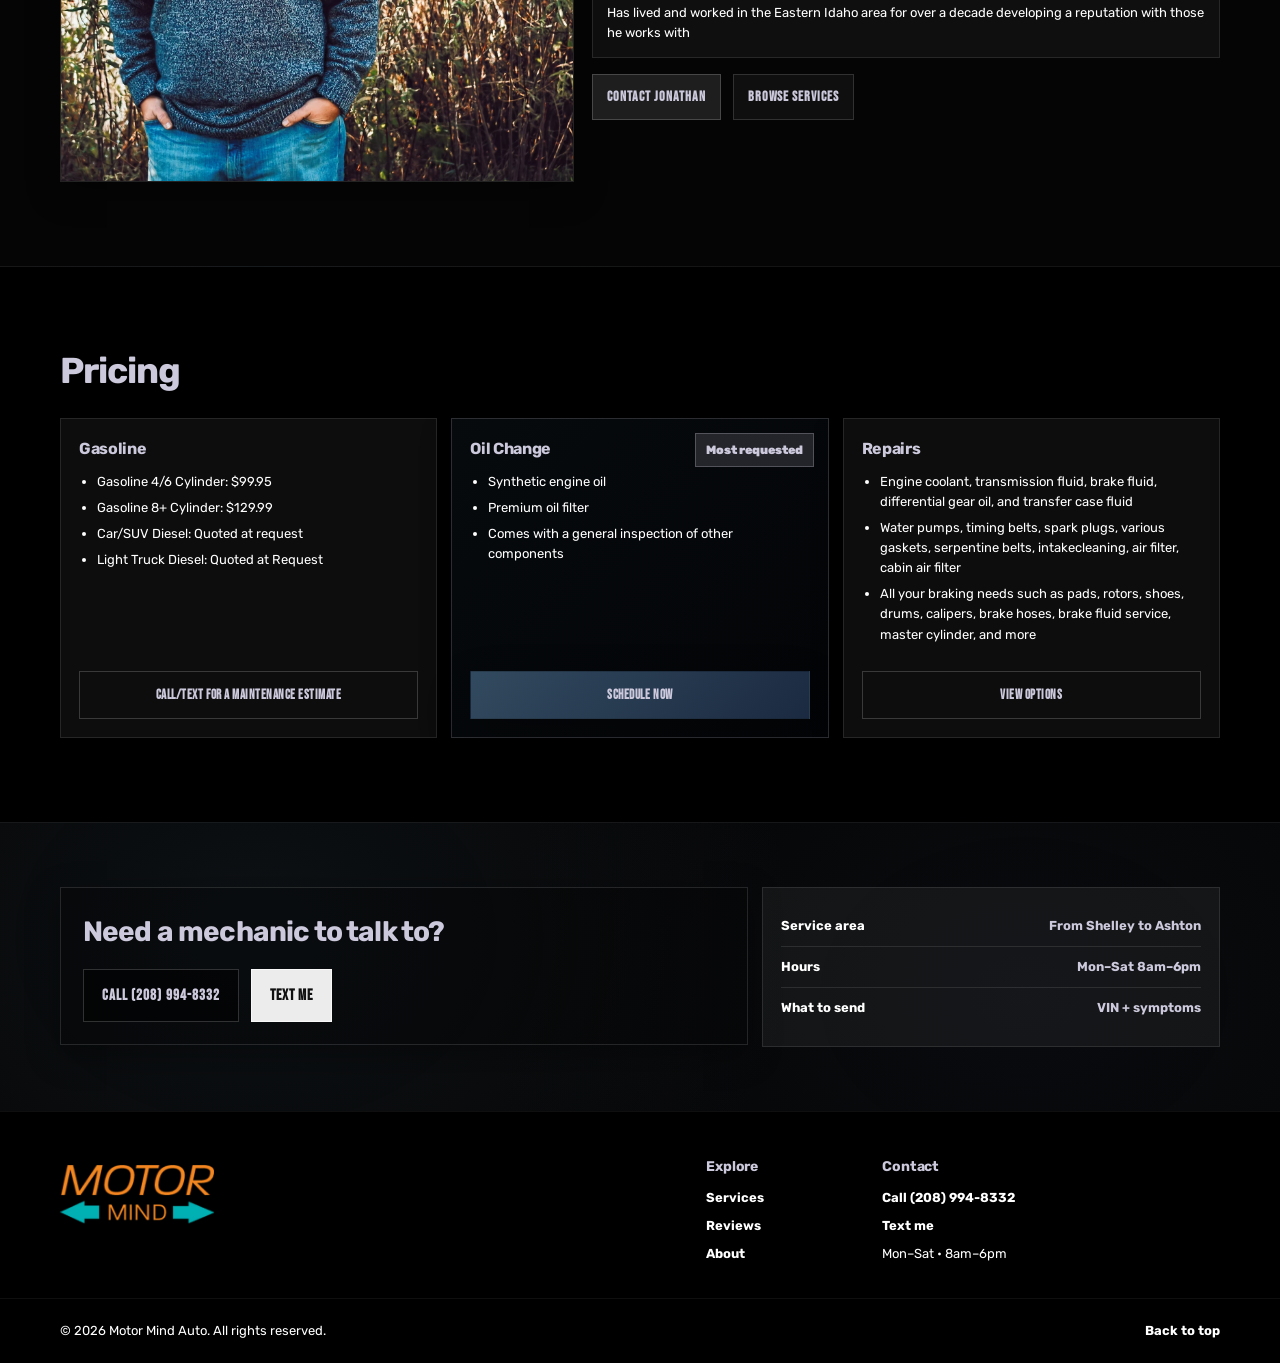
==== commit 822d3d3f: "Merge remote changes" ====
--- a/index.html
+++ b/index.html
@@ -91,45 +91,45 @@
             </article>
 
             <article class="card">
+              <h3 class="card__title">Light Engine Repair</h3>
+              <p class="card__text">Water pumps, timing belts, spark plugs, various gaskets, serpentine belts, intake cleaning, air filter, cabin air filter.</p>
+              <a class="btn btn--accent" href="./pages/light-engine-repair.html">Schedule now</a>
+            </article>
+
+            <article class="card">
+              <h3 class="card__title">Pre-Sale / Post-Sale Inspection</h3>
+              <p class="card__text">Selling and Buying a vehicle can seem overwhelming. Inspections offer peace of mind when purchasing a different vehicle, and provide clarity if you are selling your vehicle, and want to be able to disclose information to your potential buyers.</p>
+              <a class="btn btn--accent" href="./pages/pre-sale-post-sale-inspection.html">Schedule now</a>
+            </article>
+
+            <article class="card">
               <h3 class="card__title">Oil Change & Inspection</h3>
               <p class="card__text">This service can be done nearly anywhere. This premium service comes with synthetic engine oil and a premium oil filter. The vehicle is also inspected to ensure you do not have any worn components, or if you need to be aware of scheduled maintenance. There are so many components that when worn and neglected, will prematurely wear out other components. This service provides convenience and ease of mind in knowing that you are up to date on maintaining your vehicle.</p>
               <a class="btn btn--accent" href="./pages/oil-change-inspection.html">Schedule now</a>
             </article>
 
             <article class="card">
+              <h3 class="card__title">Brakes</h3>
+              <p class="card__text">All your braking needs such as pads, rotors, shoes, drums, calipers, brake hoses, brake fluid service, and master cylinder.</p>
+              <a class="btn btn--accent" href="./pages/brakes.html">Schedule now</a>
+            </article>
+
+            <article class="card">
+              <h3 class="card__title">1-on-1 Hands-on Learning</h3>
+              <p class="card__text">Do you love cars? Do you wish you could work on your own vehicle but lack the tools or expertise? With Motor Mind’s hands-on learning, you can perform light repairs with the personal satisfaction of you completing the work, without having to have all the tools, and the confidence knowing that the work was professionally supervised. It boosts confidence when you can say “I did that, and I know that it was done right.”</p>
+              <a class="btn btn--ghost" href="#contact">Call/Text</a>
+            </article>
+
+            <article class="card">
               <h3 class="card__title">Fluids Service</h3>
               <p class="card__text">Along with oil changes, there are many other fluids that require servicing; these fluids may not require servicing as often as engine oil but neglecting these fluids can have serious consequences. Such fluids are engine coolant, transmission fluid, brake fluid, differential gear oil, and transfer case fluid.</p>
               <a class="btn btn--accent" href="./pages/fluids-service.html">Schedule now</a>
             </article>
 
             <article class="card">
-              <h3 class="card__title">Light Engine Repair</h3>
-              <p class="card__text">Water pumps, timing belts, spark plugs, various gaskets, serpentine belts, intake cleaning, air filter, cabin air filter.</p>
-              <a class="btn btn--accent" href="./pages/light-engine-repair.html">Schedule now</a>
-            </article>
-
-            <article class="card">
-              <h3 class="card__title">Brakes</h3>
-              <p class="card__text">All your braking needs such as pads, rotors, shoes, drums, calipers, brake hoses, brake fluid service, and master cylinder.</p>
-              <a class="btn btn--accent" href="./pages/brakes.html">Schedule now</a>
-            </article>
-
-            <article class="card">
               <h3 class="card__title">Drivetrain & Suspension</h3>
               <p class="card__text">Motor Mind will service many of your steering and suspension needs to keep your vehicle driving and handling as it should be. We can help you with other drivetrain needs as well.</p>
               <a class="btn btn--accent" href="./pages/drivetrain-suspension.html">Schedule now</a>
-            </article>
-
-            <article class="card">
-              <h3 class="card__title">Pre-Sale / Post-Sale Inspection</h3>
-              <p class="card__text">Selling and Buying a vehicle can seem overwhelming. Inspections offer peace of mind when purchasing a different vehicle, and provide clarity if you are selling your vehicle, and want to be able to disclose information to your potential buyers.</p>
-              <a class="btn btn--accent" href="./pages/pre-sale-post-sale-inspection.html">Schedule now</a>
-            </article>
-
-            <article class="card">
-              <h3 class="card__title">1-on-1 Hands-on Learning</h3>
-              <p class="card__text">Do you love cars? Do you wish you could work on your own vehicle but lack the tools or expertise? With Motor Mind’s hands-on learning, you can perform light repairs with the personal satisfaction of you completing the work, without having to have all the tools, and the confidence knowing that the work was professionally supervised. It boosts confidence when you can say “I did that, and I know that it was done right.”</p>
-              <a class="btn btn--ghost" href="#contact">Call/Text</a>
             </article>
 
             <article class="card">
--- a/assets/css/styles.css
+++ b/assets/css/styles.css
@@ -704,10 +704,8 @@
 
 /* Cards */
 .cards {
-  display: grid;
-  grid-template-columns: repeat(auto-fit, minmax(240px, 1fr));
-  gap: 14px;
-  align-items: start;
+  column-count: 3;
+  column-gap: 14px;
 }
 
 .card {
@@ -720,6 +718,8 @@
   border: 1px solid rgba(255, 255, 255, 0.10);
   box-shadow: 0 10px 30px rgba(0, 0, 0, 0.22);
   transition: transform 140ms ease, background 140ms ease, border-color 140ms ease;
+  margin-bottom: 14px;
+  break-inside: avoid;
 }
 
 .card:hover {
@@ -1185,7 +1185,7 @@
   }
 
   .cards {
-    grid-template-columns: repeat(2, 1fr);
+    column-count: 2;
   }
 
   .steps {
@@ -1262,7 +1262,7 @@
   }
 
   .cards {
-    grid-template-columns: 1fr;
+    column-count: 1;
   }
 
   .sectionHead--split {
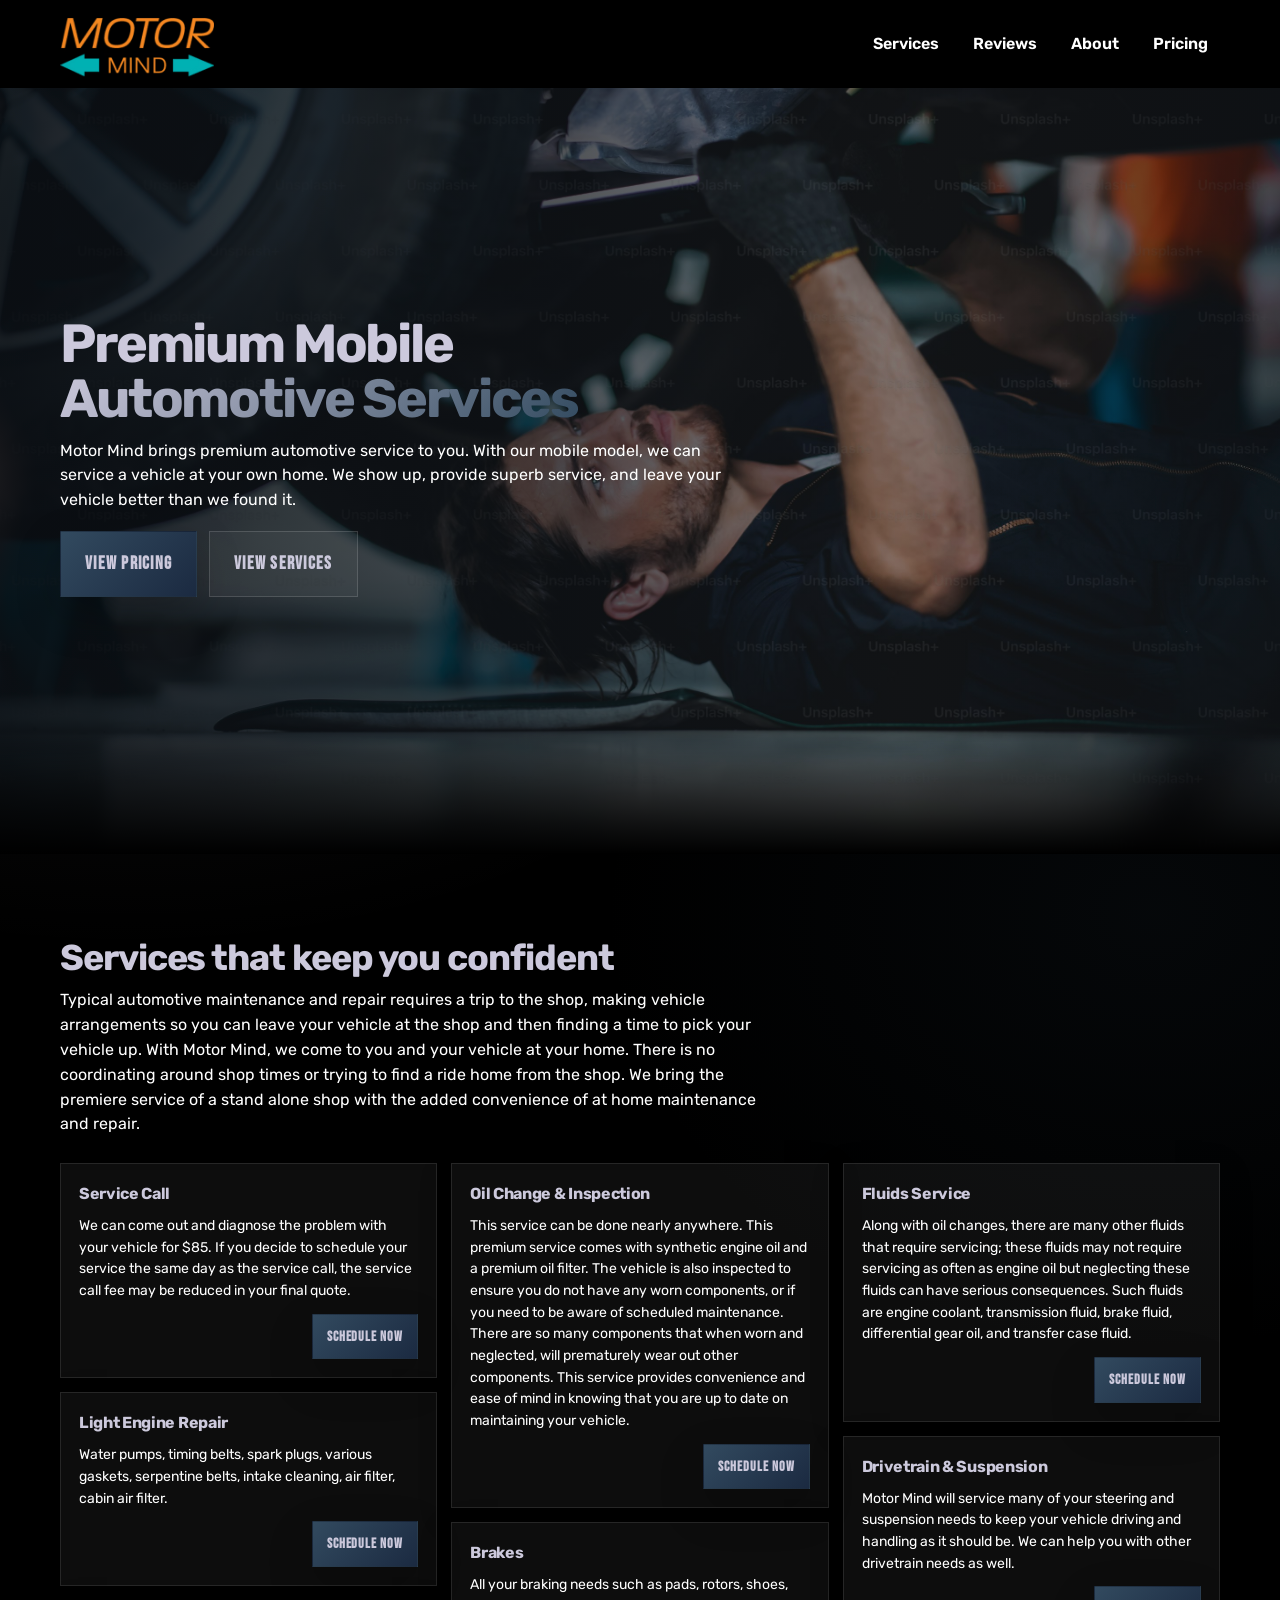
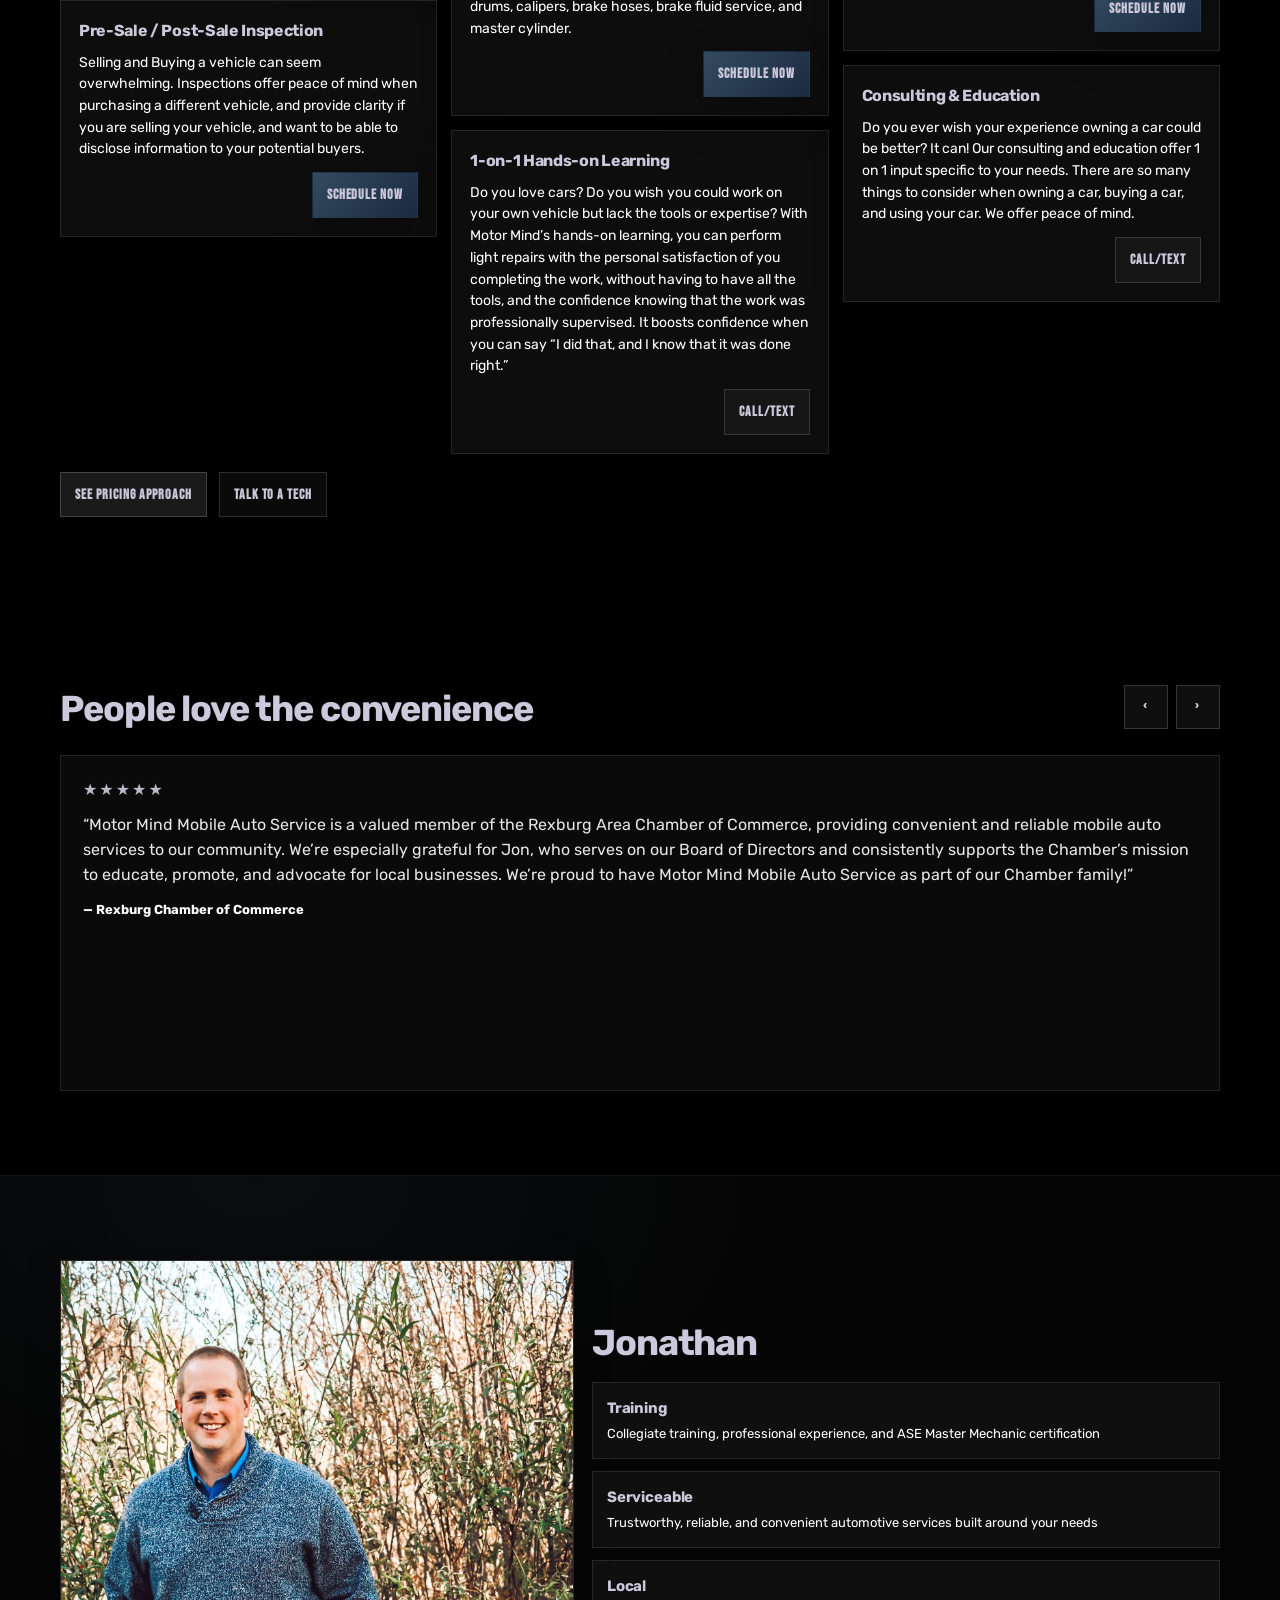
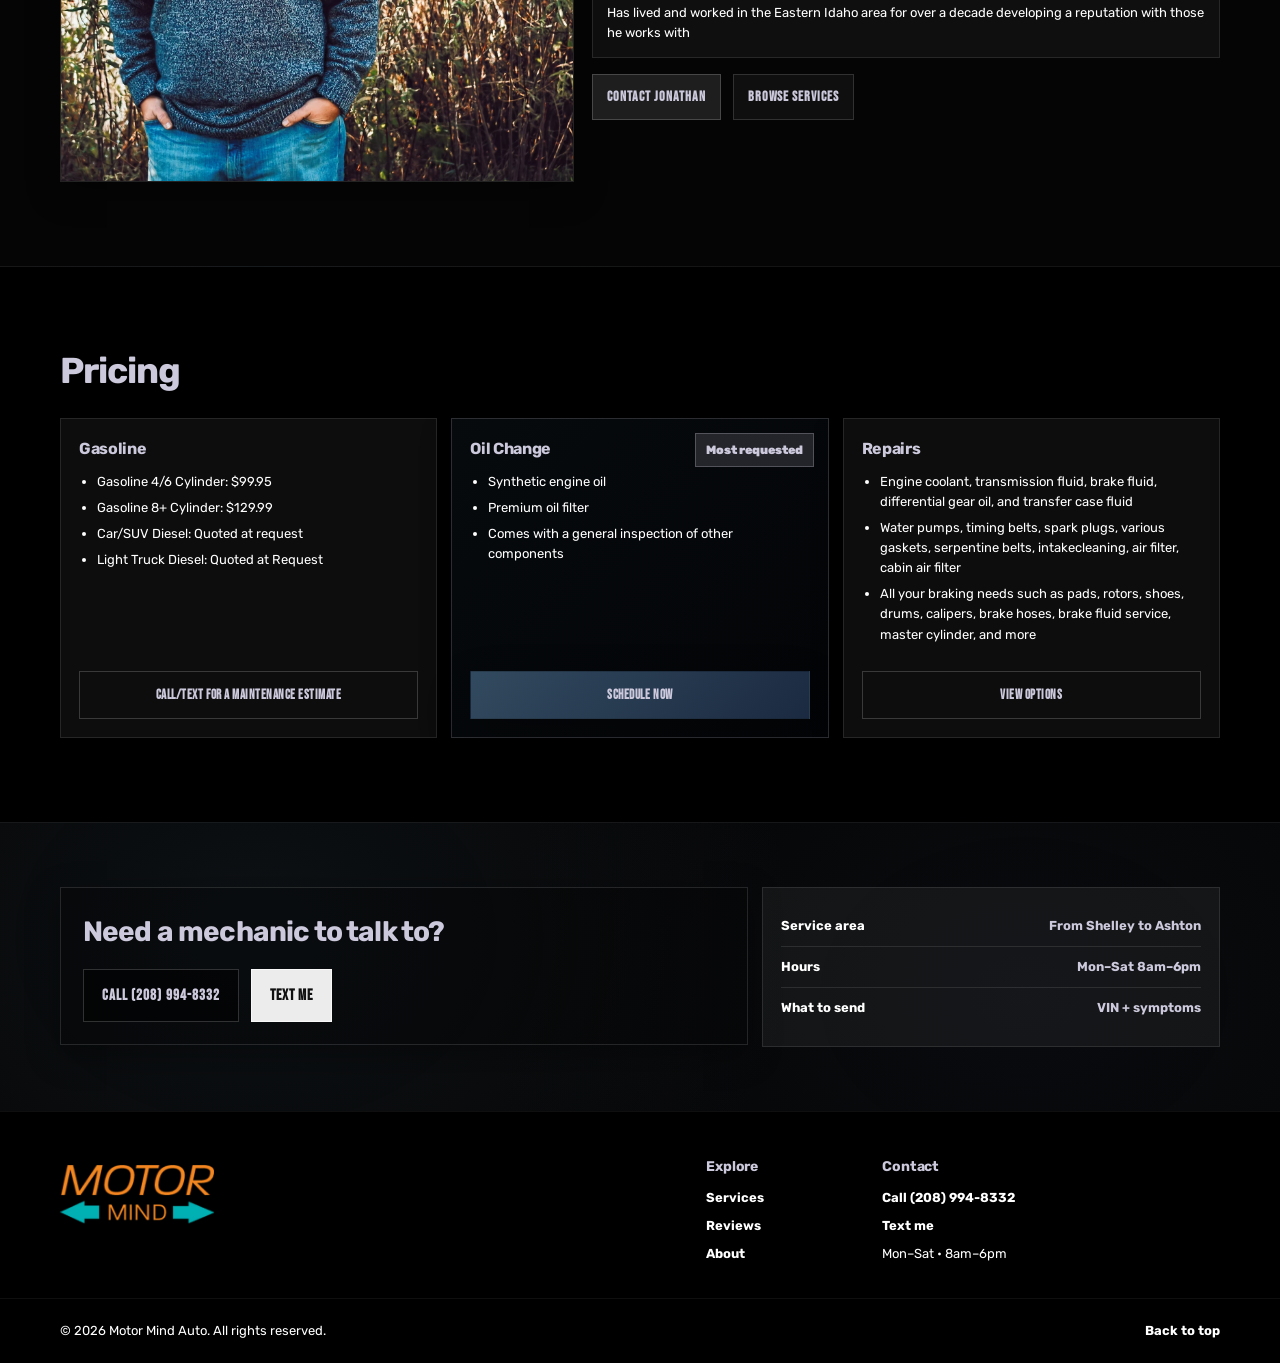
==== commit f9b919b2: "Merge remote changes" ====
--- a/index.html
+++ b/index.html
@@ -64,8 +64,8 @@
             </p>
 
             <div class="hero__actions">
-              <a class="btn btn--accent btn--lg" href="#pricing">View pricing</a>
-              <a class="btn btn--ghost btn--lg" href="#services">View services</a>
+              <a class="btn btn--accent btn--xl" href="#pricing">View pricing</a>
+              <a class="btn btn--ghost btn--xl" href="#services">View services</a>
             </div>
           </div>
         </div>
--- a/assets/css/styles.css
+++ b/assets/css/styles.css
@@ -337,6 +337,12 @@
   padding: 14px 18px;
   border-radius: 16px;
   font-size: 15px;
+}
+
+.btn--xl {
+  padding: 18px 24px;
+  border-radius: 20px;
+  font-size: 18px;
 }
 
 .btn--primary {
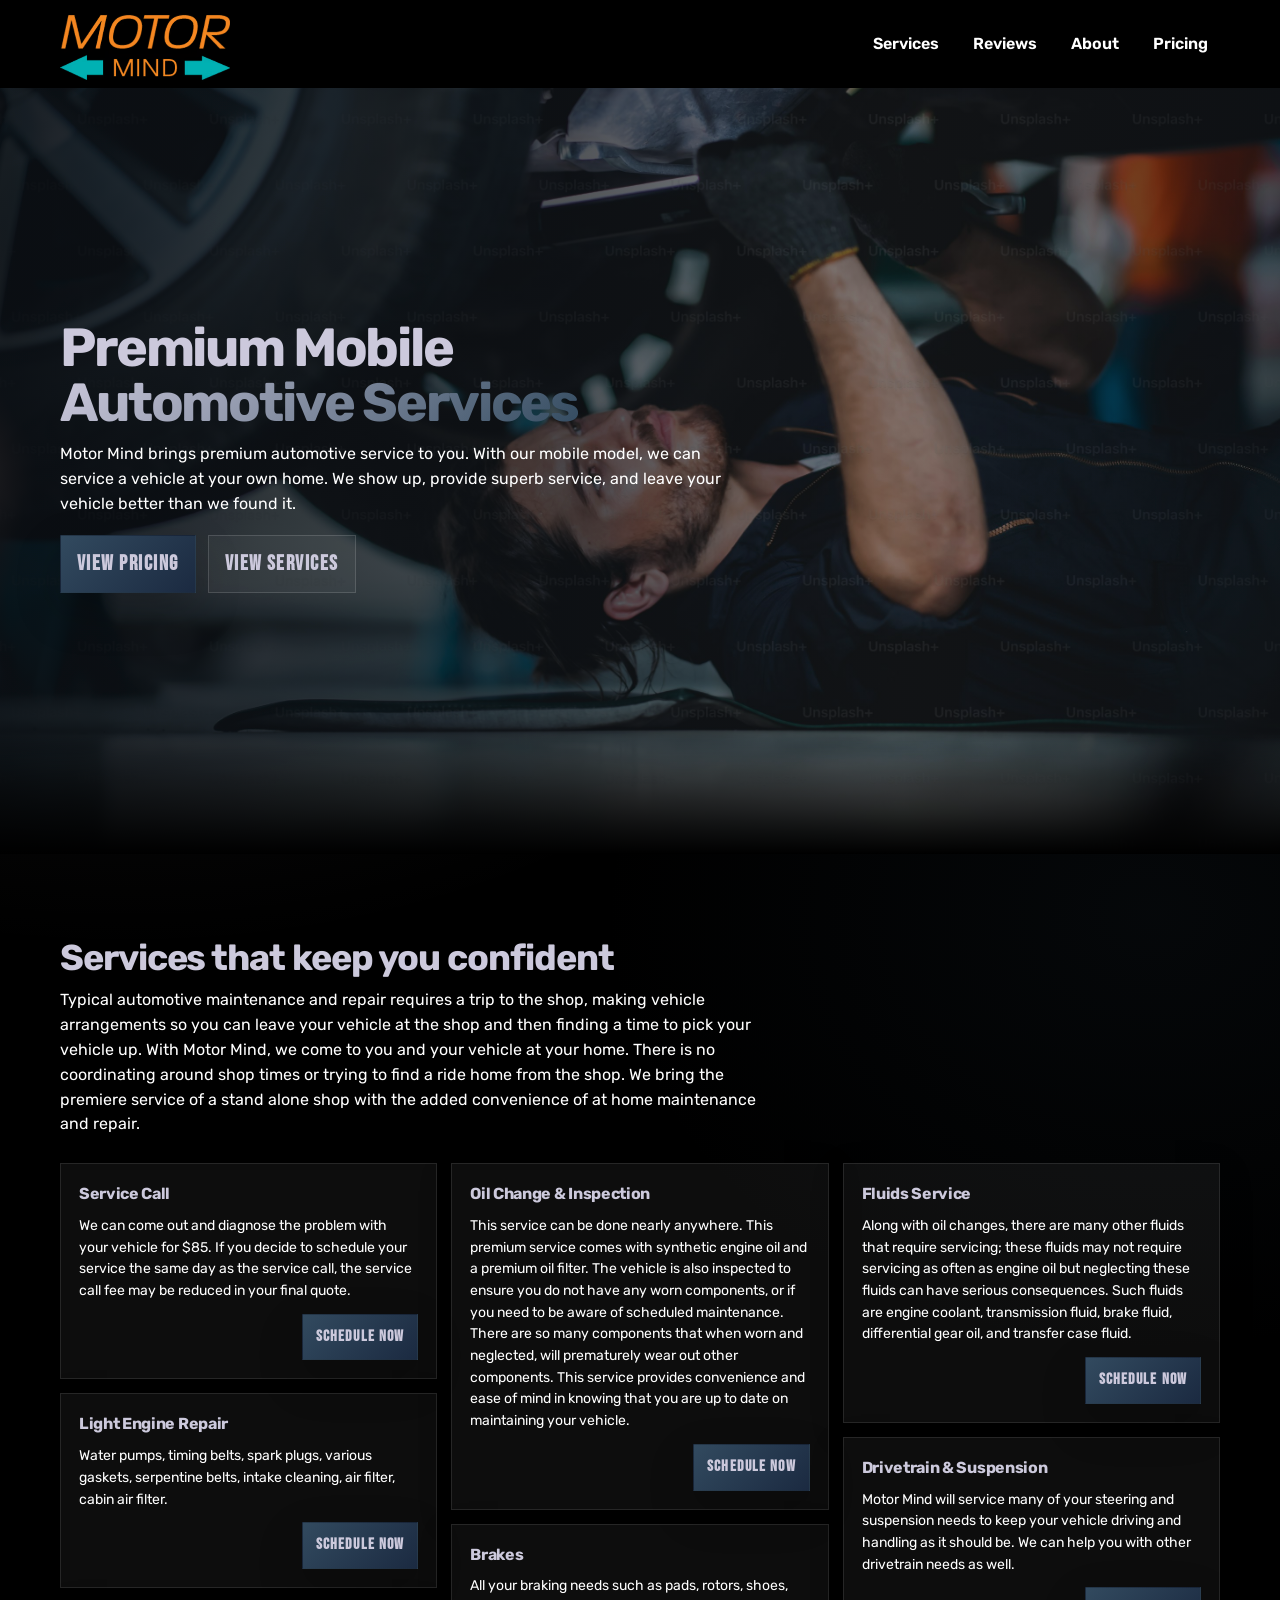
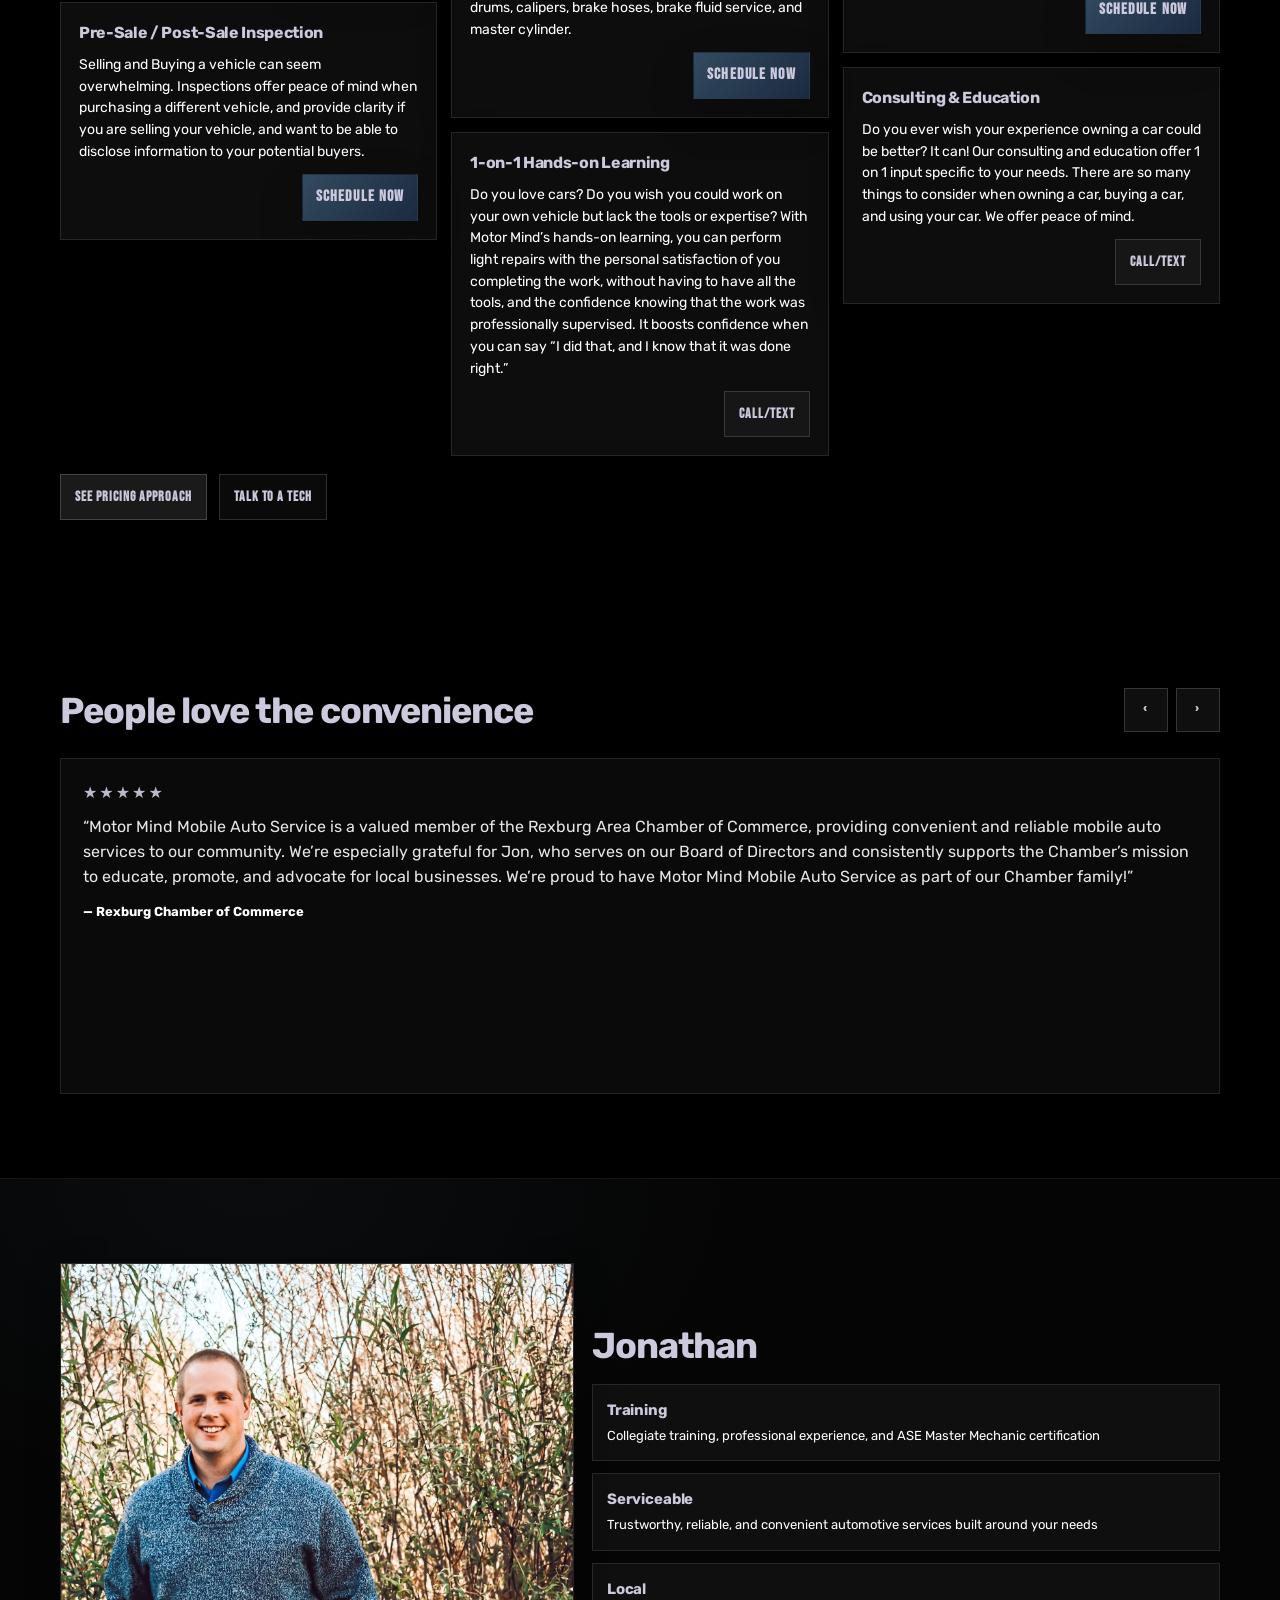
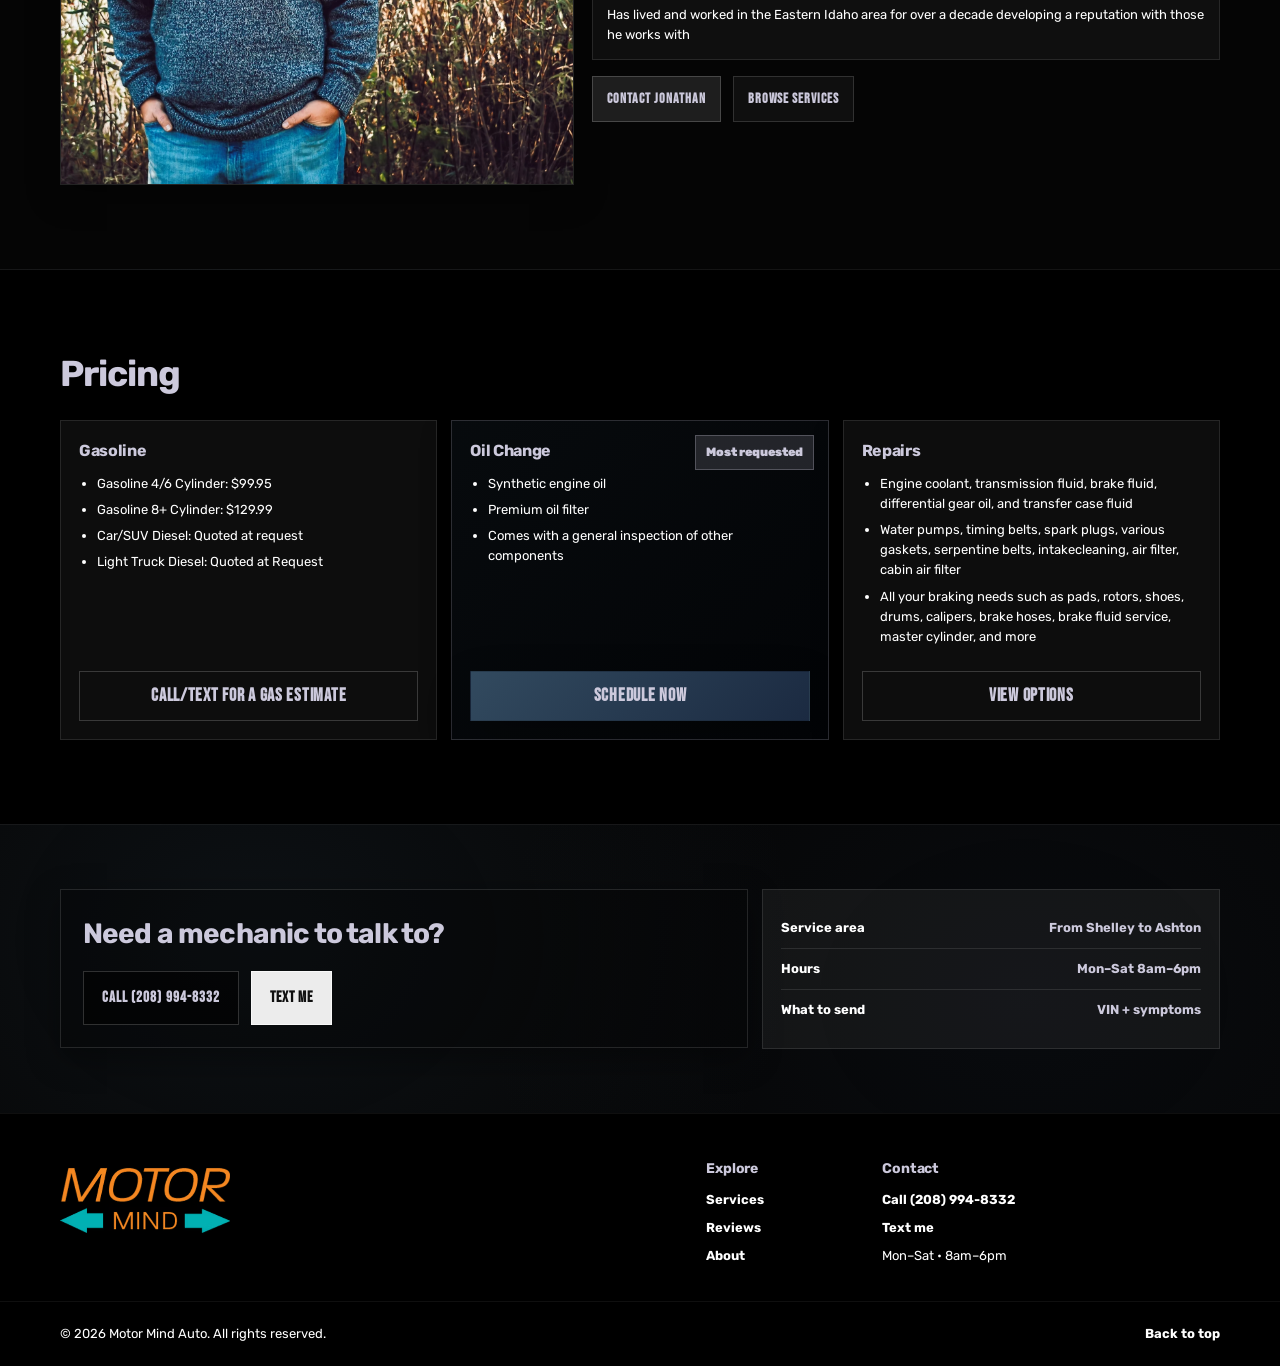
==== commit a35d9011: "Merge remote changes" ====
--- a/index.html
+++ b/index.html
@@ -288,7 +288,7 @@
                 <li>Car/SUV Diesel: Quoted at request</li>
                 <li>Light Truck Diesel: Quoted at Request</li>
               </ul>              
-              <a class="btn btn--outline" href="#contact">Call/text for a maintenance estimate</a>
+              <a class="btn btn--outline" href="#contact">Call/text for a gas estimate</a>
             </article>
 
             <article class="pricingCard pricingCard--featured">
--- a/assets/css/styles.css
+++ b/assets/css/styles.css
@@ -69,7 +69,7 @@
 input[type="reset"],
 .iconBtn {
   font-family: "Bebas Neue", "DM Sans", Inter, system-ui, -apple-system, Segoe UI, Roboto, Arial, sans-serif;
-  font-size: 14px;
+  font-size: 16px;
   letter-spacing: 0.07em;
   text-transform: uppercase;
 }
@@ -117,58 +117,6 @@
   transform: translateY(0);
 }
 
-/* Topbar */
-.topbar {
-  background: rgb(0, 0, 0);
-  border-bottom: 1px solid rgba(255, 255, 255, 0.08);
-  backdrop-filter: blur(12px);
-}
-
-.topbar__inner {
-  display: flex;
-  align-items: center;
-  justify-content: space-between;
-  gap: 12px;
-  padding: 10px 0;
-}
-
-.topbar__left {
-  display: flex;
-  align-items: center;
-  gap: 14px;
-  flex-wrap: wrap;
-}
-
-.topbar__right {
-  display: flex;
-  align-items: center;
-  gap: 10px;
-}
-
-.topbar__item {
-  display: inline-flex;
-  align-items: center;
-  gap: 8px;
-  color: var(--muted);
-  font-size: 13px;
-}
-
-.topbar__link {
-  display: inline-flex;
-  align-items: center;
-  gap: 8px;
-  color: var(--text);
-  font-weight: 600;
-  font-size: 14px;
-}
-
-.icon {
-  opacity: 0.9;
-}
-
-.topbar__item--hide-sm {
-  display: inline-flex;
-}
 
 /* Header */
 .header {
@@ -194,48 +142,9 @@
   max-height: 100%;
 }
 
-.brand img,
-.brand__mark {
-  max-height: calc(var(--header-h) - 18px);
-  width: auto;
-  display: block;
-}
-
 .brand img {
   max-width: 170px;
   object-fit: contain;
-}
-
-.brand__mark {
-  border-radius: 10px;
-  background: linear-gradient(135deg, #324A5F, #1B2A41);
-  color: #CCC9DC;
-  font-weight: 900;
-  letter-spacing: 0.5px;
-  box-shadow: var(--shadow-2);
-}
-
-.brand__text {
-  display: grid;
-  gap: 1px;
-  line-height: 1;
-}
-
-.brand__name {
-  font-weight: 800;
-  letter-spacing: 0.2px;
-}
-
-.brand__tag {
-  font-size: 12px;
-  color: var(--muted);
-  margin-top: -2px;
-}
-
-.brand--footer .brand__mark {
-  width: 40px;
-  height: 40px;
-  border-radius: 14px;
 }
 
 .nav {
@@ -303,9 +212,6 @@
 }
 
 
-.nav__cta {
-  margin-left: 6px;
-}
 
 /* Buttons */
 .btn {
@@ -327,11 +233,6 @@
   transform: translateY(1px);
 }
 
-.btn--sm {
-  padding: 9px 12px;
-  border-radius: 12px;
-  font-size: 13px;
-}
 
 .btn--lg {
   padding: 14px 18px;
@@ -340,9 +241,9 @@
 }
 
 .btn--xl {
-  padding: 18px 24px;
+  padding: 12px 16px;
   border-radius: 20px;
-  font-size: 18px;
+  font-size: 21px;
 }
 
 .btn--primary {
@@ -352,7 +253,6 @@
 }
 
 .btn--primary:hover {
-  background: rgba(255, 255, 255, 0.14);
   box-shadow: var(--shadow-2);
 }
 
@@ -364,8 +264,16 @@
 }
 
 .btn--accent:hover {
-  box-shadow: 0 22px 60px rgba(255, 120, 20, 0.24);
+  box-shadow: 0 10px 18px rgba(255, 255, 255, 0.126);
   transform: translateY(-1px);
+}
+
+/* Make all service card Schedule now buttons bigger */
+.cards .card a.btn--accent,
+.pricingCard .btn--accent {
+  padding: 10px 13px;
+  border-radius: 20px;
+  font-size: 16px;
 }
 
 .btn--ghost {
@@ -408,66 +316,12 @@
   background: #ffffff;
 }
 
-/* Pills / chips */
-.pill {
-  display: inline-flex;
-  align-items: center;
-  gap: 10px;
-  padding: 7px 10px;
-  border-radius: 999px;
-  font-weight: 700;
-  font-size: 12px;
-  border: 1px solid transparent;
-}
-
-.pill--dark {
-  background: rgba(255, 255, 255, 0.06);
-  border-color: rgba(255, 255, 255, 0.14);
-  color: var(--text);
-}
-
-.pill--light {
-  background: rgba(255, 255, 255, 0.10);
-  border-color: rgba(255, 255, 255, 0.18);
-  color: var(--text);
-}
-
-.pill--soft {
-  background: rgba(204, 201, 220, 0.10);
-  border-color: rgba(204, 201, 220, 0.25);
-  color: var(--text);
-}
-
-.dot {
-  width: 8px;
-  height: 8px;
-  border-radius: 999px;
-}
-
-.dot--green {
-  background: #2ee59d;
-  box-shadow: 0 0 0 4px rgba(46, 229, 157, 0.16);
-}
-
-.chip {
-  display: inline-flex;
-  padding: 8px 10px;
-  background: rgba(255, 255, 255, 0.06);
-  border: 1px solid rgba(255, 255, 255, 0.12);
-  border-radius: 999px;
-  font-size: 12px;
-  font-weight: 700;
-  color: var(--text);
-}
 
 /* Sections */
 .section {
   padding: 84px 0;
 }
 
-.section--tight {
-  padding: 46px 0;
-}
 
 .section--alt {
   background: radial-gradient(900px 600px at 20% 0%, rgba(50, 74, 95, 0.1), transparent 55%),
@@ -548,18 +402,9 @@
   padding: 8px 0;
 }
 
-.heroCard {
-  margin: 0;
-  width: 100%;
-  border-radius: 0 !important;
-}
-
-.hero__kicker {
-  display: flex;
-  flex-wrap: wrap;
-  gap: 10px;
-  margin-bottom: 14px;
-}
+
+
+
 
 .hero__title {
   margin: 0 0 12px;
@@ -591,122 +436,11 @@
   margin-bottom: 18px;
 }
 
-.hero__trust {
-  display: grid;
-  gap: 10px;
-  max-width: 720px;
-}
-
-.trustItem {
-  display: inline-flex;
-  gap: 10px;
-  align-items: center;
-  color: var(--muted);
-  font-size: 14px;
-}
-
-.trustIcon {
-  width: 26px;
-  height: 26px;
-  display: grid;
-  place-items: center;
-  border-radius: 10px;
-  background: rgba(255, 255, 255, 0.06);
-  border: 1px solid rgba(255, 255, 255, 0.12);
-}
-
-.heroCard {
-  background: rgba(255, 255, 255, 0.06);
-  border: 1px solid rgba(255, 255, 255, 0.14);
-  border-radius: var(--radius-xl);
-  box-shadow: var(--shadow);
-  padding: 20px;
-  backdrop-filter: blur(14px);
-}
-
-.heroCard__title {
-  margin: 0 0 6px;
-  font-size: 18px;
-  letter-spacing: -0.02em;
-}
-
-.heroCard__text {
-  margin: 0 0 14px;
-  color: var(--muted);
-}
-
-.heroCard__actions {
-  display: flex;
-  gap: 10px;
-  flex-wrap: wrap;
-  margin-bottom: 12px;
-}
-
-.heroCard__divider {
-  height: 1px;
-  background: rgba(255, 255, 255, 0.12);
-  margin: 14px 0;
-}
-
-.heroCard__list {
-  list-style: none;
-  padding: 0;
-  margin: 0;
-  display: grid;
-  gap: 10px;
-}
-
-.heroCard__list li {
-  display: flex;
-  flex-wrap: wrap;
-  gap: 8px;
-}
-
-.heroCard__fineprint {
-  margin: 12px 0 0;
-  color: var(--faint);
-  font-size: 12px;
-}
-
-/* Highlights */
-.highlights {
-  display: grid;
-  grid-template-columns: repeat(auto-fit, minmax(220px, 1fr));
-  gap: 14px;
-}
-
-.highlight {
-  display: flex;
-  gap: 12px;
-  align-items: flex-start;
-  padding: 16px;
-  border-radius: var(--radius);
-  background: rgba(255, 255, 255, 0.04);
-  border: 1px solid rgba(255, 255, 255, 0.10);
-}
-
-.highlight__icon {
-  width: 44px;
-  height: 44px;
-  display: grid;
-  place-items: center;
-  border-radius: 16px;
-  background: rgba(50, 74, 95, 0.2);
-  border: 1px solid rgba(204, 201, 220, 0.32);
-  font-size: 18px;
-}
-
-.highlight__title {
-  margin: 0 0 4px;
-  font-size: 15px;
-  letter-spacing: -0.01em;
-}
-
-.highlight__text {
-  margin: 0;
-  color: var(--muted);
-  font-size: 13px;
-}
+
+
+
+
+
 
 /* Cards */
 .cards {
@@ -740,17 +474,9 @@
   display: inline-flex;
 }
 
-.card__cta {
-  display: flex;
-  justify-content: flex-end;
-  margin-top: 12px;
-}
-
-.card__actions {
-  display: flex;
-  justify-content: flex-end;
-  margin-top: 12px;
-}
+
+
+
 
 .card__title {
   margin: 0 0 8px;
@@ -764,14 +490,7 @@
   font-size: 14px;
 }
 
-.card__bullets {
-  margin: 0;
-  padding-left: 18px;
-  color: var(--faint);
-  font-size: 13px;
-  display: grid;
-  gap: 6px;
-}
+
 
 .sectionCta {
   display: flex;
@@ -780,65 +499,6 @@
   margin-top: 18px;
 }
 
-/* Steps */
-.steps {
-  display: grid;
-  grid-template-columns: repeat(4, 1fr);
-  gap: 14px;
-}
-
-.step {
-  padding: 18px;
-  border-radius: var(--radius-lg);
-  background: rgba(255, 255, 255, 0.05);
-  border: 1px solid rgba(255, 255, 255, 0.10);
-}
-
-.step__num {
-  width: 38px;
-  height: 38px;
-  border-radius: 10px;
-  display: grid;
-  place-items: center;
-  font-weight: 900;
-  color: #101010;
-  background: linear-gradient(135deg, #324A5F, #1B2A41);
-  margin-bottom: 10px;
-}
-
-.step__title {
-  margin: 0 0 6px;
-  font-size: 15px;
-  letter-spacing: -0.02em;
-}
-
-.step__text {
-  margin: 0;
-  color: var(--muted);
-  font-size: 13px;
-}
-
-.banner {
-  margin-top: 18px;
-  padding: 18px;
-  border-radius: var(--radius-xl);
-  background: linear-gradient(135deg, rgba(50, 74, 95, 0.14), rgba(27, 42, 65, 0.1));
-  border: 1px solid rgba(204, 201, 220, 0.2);
-  display: flex;
-  align-items: center;
-  justify-content: space-between;
-  gap: 14px;
-}
-
-.banner__title {
-  margin: 0 0 6px;
-  letter-spacing: -0.02em;
-}
-
-.banner__text {
-  margin: 0;
-  color: var(--muted);
-}
 
 /* Carousel */
 .carouselControls {
@@ -899,12 +559,7 @@
   font-size: 13px;
 }
 
-.badgeRow {
-  margin-top: 14px;
-  display: flex;
-  flex-wrap: wrap;
-  gap: 10px;
-}
+
 
 /* About */
 .about {
@@ -944,15 +599,7 @@
   border: 1px solid rgba(255, 255, 255, 0.10);
 }
 
-.point__icon {
-  width: 42px;
-  height: 42px;
-  border-radius: 10px;
-  display: grid;
-  place-items: center;
-  background: rgba(50, 74, 95, 0.14);
-  border: 1px solid rgba(204, 201, 220, 0.28);
-}
+
 
 .point__title {
   margin: 0 0 4px;
@@ -996,8 +643,8 @@
 .pricingCard .btn {
   width: 100%;
   justify-content: center;
-  font-size: 13px;
-  padding: 13px 16px;
+  font-size: 18px;
+  padding: 10px 13px;
   border-radius: 10px;
   font-family: "Bebas Neue", "DM Sans", Inter, system-ui, -apple-system, Segoe UI, Roboto, Arial, sans-serif;
   letter-spacing: 0.04em;
@@ -1072,11 +719,7 @@
   letter-spacing: -0.03em;
 }
 
-.cta__text {
-  margin: 0 0 14px;
-  color: var(--muted);
-  max-width: 70ch;
-}
+
 
 .cta__actions {
   display: flex;
@@ -1129,11 +772,7 @@
   padding-bottom: 26px;
 }
 
-.footer__text {
-  color: var(--muted);
-  margin: 12px 0 0;
-  max-width: 56ch;
-}
+
 
 .footer__cols {
   display: grid;
@@ -1186,21 +825,15 @@
     grid-template-columns: 1fr;
   }
 
-  .heroCard {
-    max-width: 100%;
-  }
+
 
   .cards {
     column-count: 2;
   }
 
-  .steps {
-    grid-template-columns: repeat(2, 1fr);
-  }
-
-  .highlights {
-    grid-template-columns: 1fr;
-  }
+
+
+
 
   .about {
     grid-template-columns: 1fr;
@@ -1228,9 +861,7 @@
     --header-h: 72px;
   }
 
-  .topbar__item--hide-sm {
-    display: none;
-  }
+
 
   .nav__toggle {
     display: inline-flex;
@@ -1262,10 +893,7 @@
     padding: 12px 12px;
   }
 
-  .nav__cta {
-    margin-left: 0;
-    width: 100%;
-  }
+
 
   .cards {
     column-count: 1;
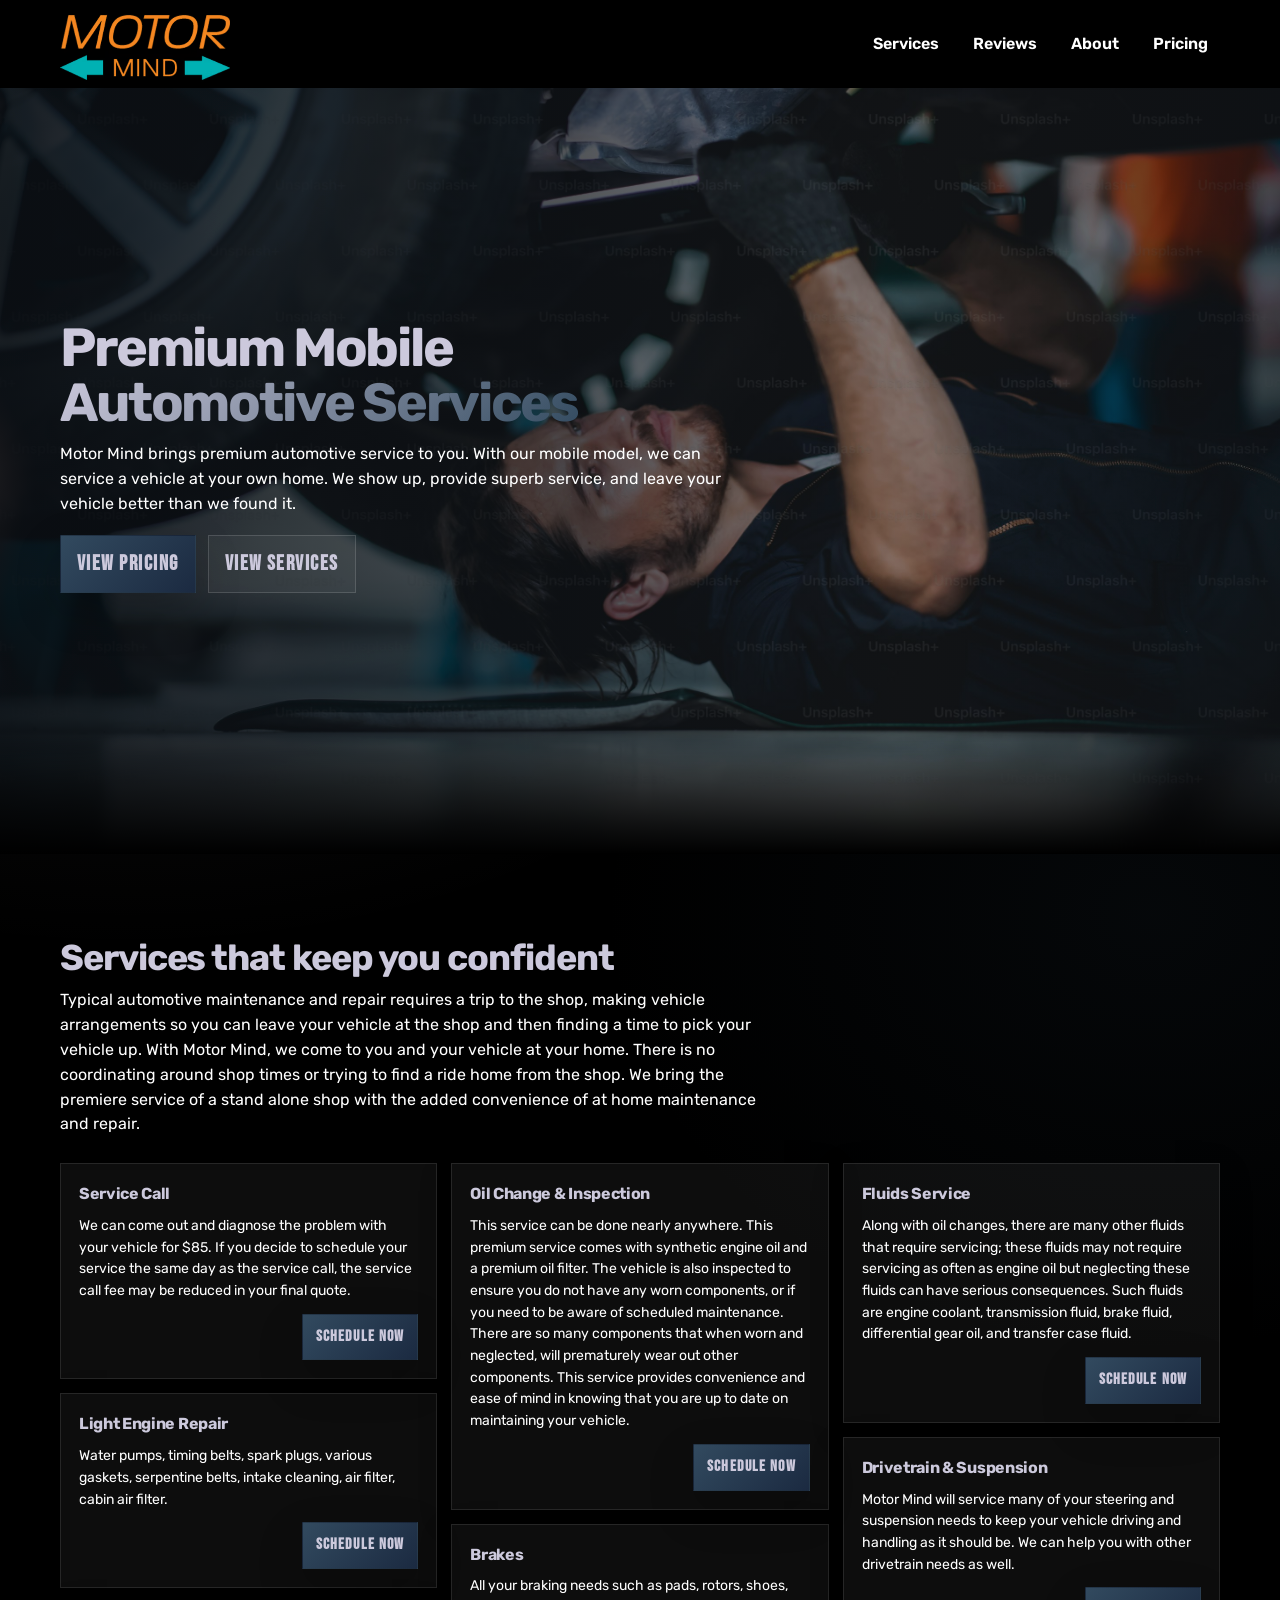
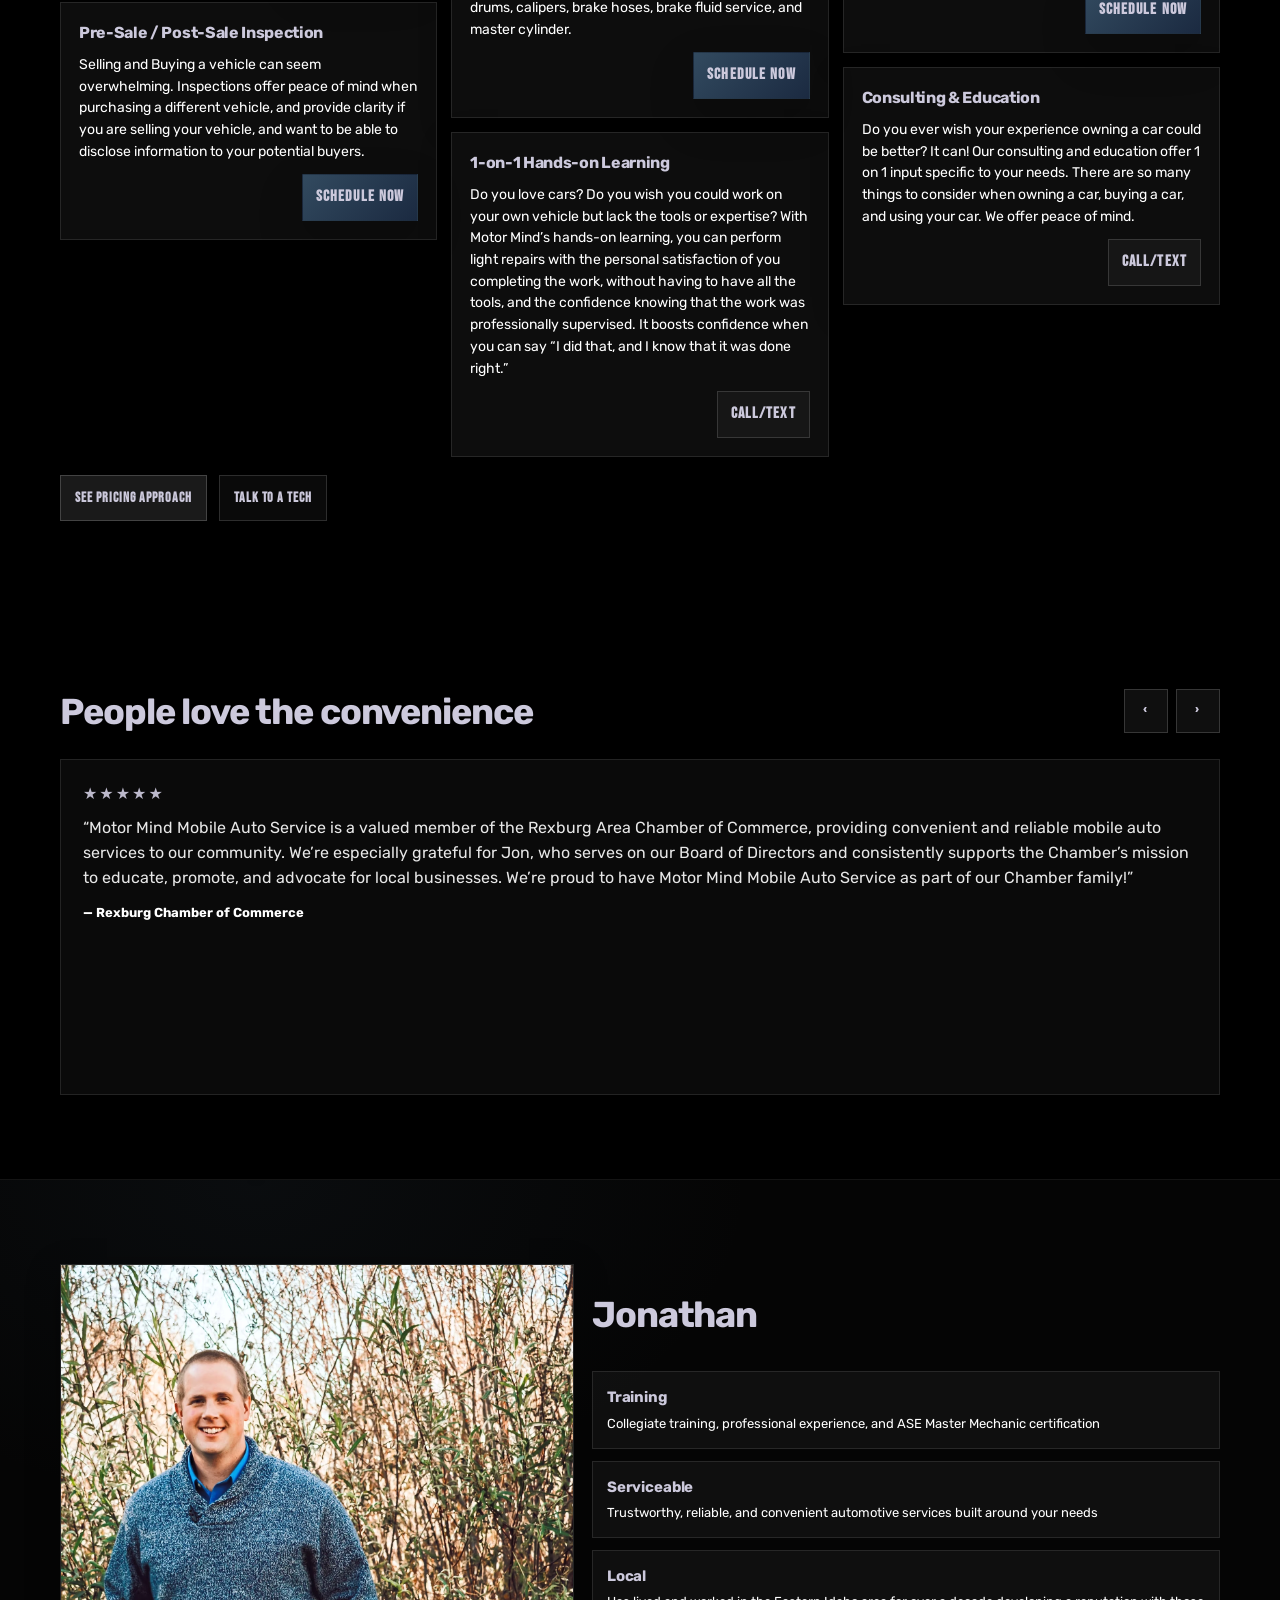
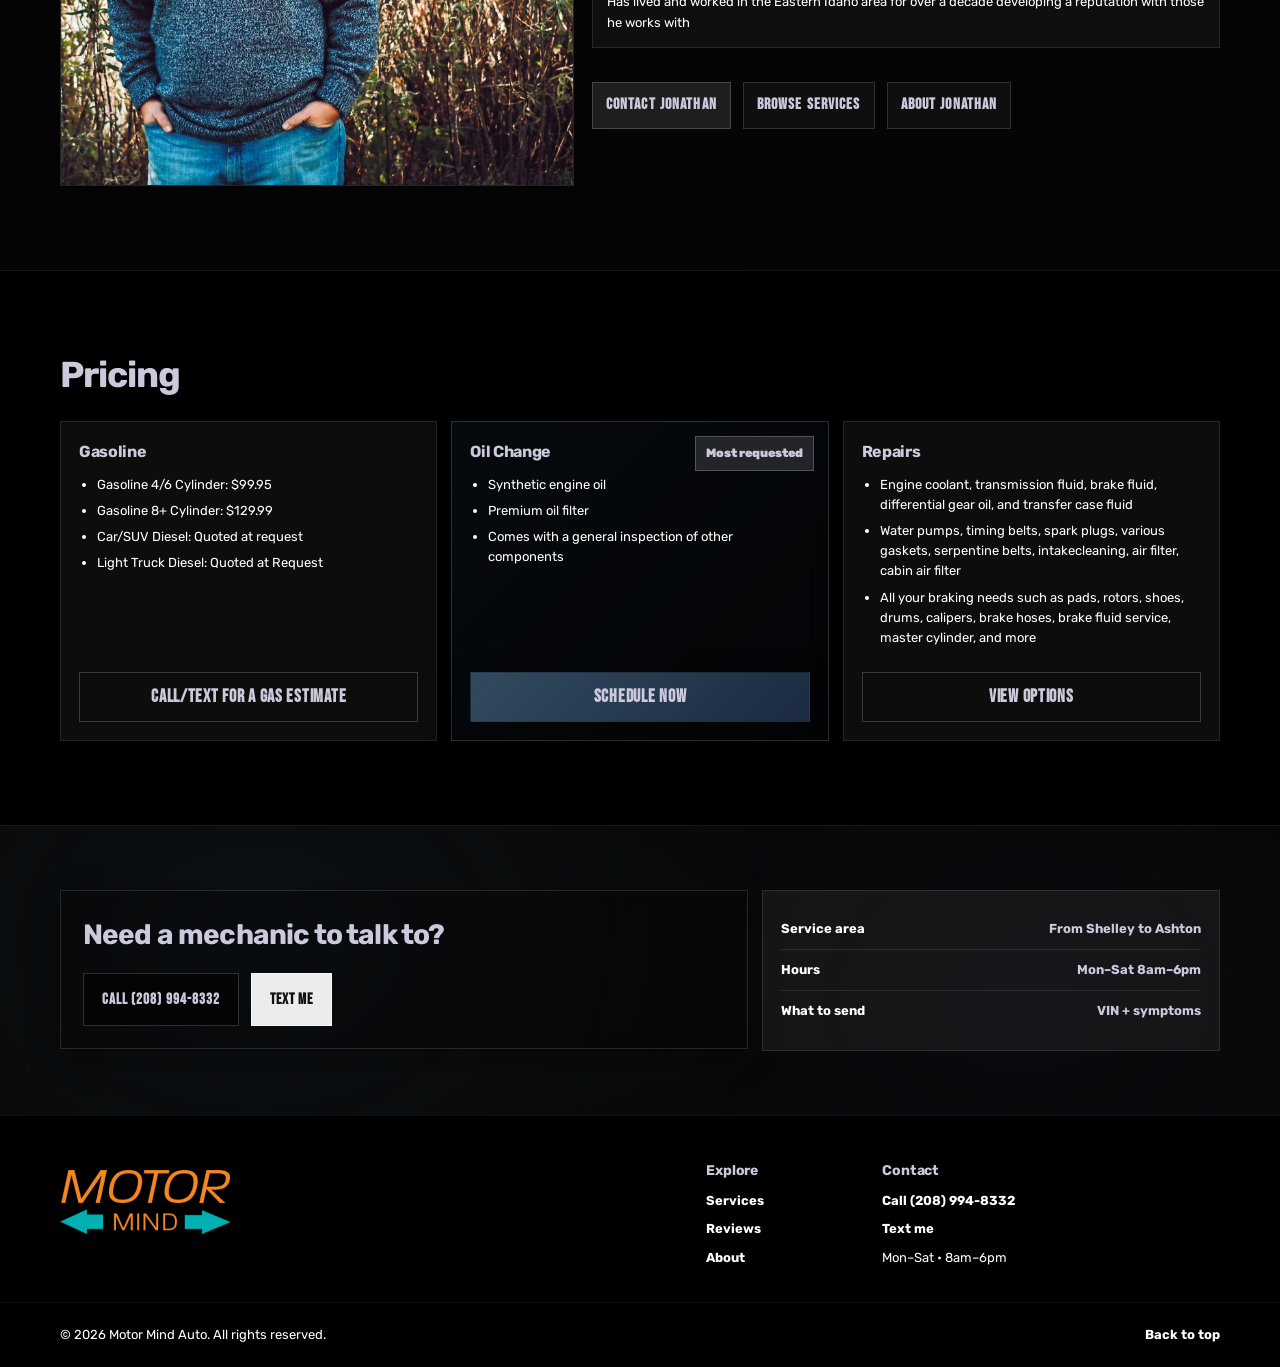
==== commit 61444f58: "Merge remote changes" ====
--- a/index.html
+++ b/index.html
@@ -162,65 +162,63 @@
 
           <div class="carousel" data-carousel>
             <div class="carousel__track" data-track>
-              <article class="quote">
+              <a class="quote" href="https://maps.app.goo.gl/unuyUBeo49ijwZhX6" target="_blank">
                 <div class="quote__stars" aria-label="5 out of 5 stars">★★★★★</div>
                 <p class="quote__text">
                   “Motor Mind Mobile Auto Service is a valued member of the Rexburg Area Chamber of Commerce, providing convenient and reliable mobile auto services to our community. We’re especially grateful for Jon, who serves on our Board of Directors and consistently supports the Chamber’s mission to educate, promote, and advocate for local businesses. We’re proud to have Motor Mind Mobile Auto Service as part of our Chamber family!”
                 </p>
                 <p class="quote__meta"><strong>— Rexburg Chamber of Commerce</strong></p>
-              </article>
-
-              <article class="quote">
+              </a>
+
+              <a class="quote" href="https://maps.app.goo.gl/PSxrnzXgMBSoUSCx6" target="_blank">
                 <div class="quote__stars" aria-label="5 out of 5 stars">★★★★★</div>
                 <p class="quote__text">
                   “Jonathan is Awesome! He came to our shop to replace the rear shocks and change the oil on one of our vans. He made scheduling easy. And did the job efficiently. Will be using him again. Thanks Jonathan!”
                 </p>
                 <p class="quote__meta"><strong>— Contributions from Green Machine Carpet Cleaning LLC</strong></p>
-              </article>
-
-              <article class="quote">
+              </a>
+
+              <a class="quote" href="https://maps.app.goo.gl/XRQB3dSM7TsTUUGR8" target="_blank">
                 <div class="quote__stars" aria-label="5 out of 5 stars">★★★★★</div>
                 <p class="quote__text">
                   “John is always ready willing and able. Very professional very detailed and very quick getting things done. I’ve had him do a few repairs and he gets it done quickly and thoroughly. I would highly recommend Motor mind mobile auto for your automotive repair needs..”
                 </p>
                 <p class="quote__meta"><strong>— Kenny Williams</strong></p>
-              </article>
-
-              <article class="quote">
+              </a>
+
+              <a class="quote" href="https://maps.app.goo.gl/bNSXN3M9f8yVLtDSA" target="_blank">
                 <div class="quote__stars" aria-label="5 out of 5 stars">★★★★★</div>
                 <p class="quote__text">
                   “Motor Mind is AWESOME! Basically, you call them up and a great mechanic comes to your house to fix your car! I have always wanted to have a "personal mechanic" who is familiar with my vehicles and Jon is now my mechanic! He's very knowledgeable, has a ton of experience and is great to work with! We recently purchased two used cars and before the purchase I asked Jon for his advice on them. I felt comfortable with his assessment and purchased them. He has gave me advice about which cars NOT to buy (also, a very great thing because I was about to purchase two different vehicles and he suggested against it).
-
                   He's really good at what he does! On a different vehicle, he helped me troubleshoot a problem no other mechanic could diagnose. I literally was about to get rid of this vehicle and send it to the recycler when he found the problem and fixed it! Thanks to him, we'll have that vehicle for another 100,000 miles!
-
                   Now, before you think he's too good to be true, there are services he simply doesn't offer, largely because he's a MOBILE mechanic. So if it requires special equipment or facilities, there is a limit to what he offers (like replacing pressed-in wheel bearings) but for most of my needs, he's taken care of them AMAZINGLY!”
                 </p>
                 <p class="quote__meta"><strong>— Marc Sunderland</strong></p>
-              </article>
-
-              <article class="quote">
+              </a>
+
+              <a class="quote" href="https://maps.app.goo.gl/UAwDKzS5WUcp4tTZ6" target="_blank">
                 <div class="quote__stars" aria-label="5 out of 5 stars">★★★★★</div>
                 <p class="quote__text">
                   “Motor Mind Mobile Auto is a brilliant concept to auto maintenance and repair! John literally comes to your house and fixes your vehicle in your driveway or garage! Insanely convenient! But the #1 reason we use Motor Mind is John’s level of integrity. More than one occasion, John has given us a quote for auto repairs,  we  agreed to the quote and then when the work was complete, John said “It didn’t take me as long as I anticipated, so I deducted the labor cost.”  My husband and I were shocked! We have never had a mechanic charge us LESS than what we originally agreed to! UNBELIEVABLE! I highly recommend giving Motor Mind Mobile Auto a try!”
                 </p>
                 <p class="quote__meta"><strong>— Diane Bruce</strong></p>
-              </article>
-
-              <article class="quote">
+              </a>
+
+              <a class="quote" href="https://maps.app.goo.gl/cB8u6cX9rdzzqcbD9" target="_blank">
                 <div class="quote__stars" aria-label="5 out of 5 stars">★★★★★</div>
                 <p class="quote__text">
                   “Motor Mind is the best. It is so convenient to have the auto repair person come to your house. Jon is great to work with. He always provides an estimate and communicates everything so well. Highly recommend.”
                 </p>
                 <p class="quote__meta"><strong>— Michael Madsen</strong></p>
-              </article>
-
-              <article class="quote">
+              </a>
+
+              <a class="quote" href="https://maps.app.goo.gl/vTWEnsu6RcNj5pe18" target="_blank">
                 <div class="quote__stars" aria-label="5 out of 5 stars">★★★★★</div>
                 <p class="quote__text">
                   “What a kind and genuine business owner! I’ve been working on my car for the past few months and couldn’t seem to get it started. I couldn’t drive my car anywhere and other mechanics were charging an arm and a leg just to tow my car there and diagnose the problem. I searched around for so many mechanics and eventually found Jonathan. I deciding to give him a call and he walked me through a couple of things to check on my own in case it was an easy fix, no strings attached. I ended up needing him to come out and he dropped what he was doing and helped diagnose/fix the problem. I highly recommend calling Jonathan if you need your car fixed, you won’t find anyone better than him.”
                 </p>
                 <p class="quote__meta"><strong>— Elijah McCann</strong></p>
-              </article>
+              </a>
             </div>
           </div>
         </div>
@@ -267,6 +265,7 @@
             <div class="about__actions">
               <a class="btn btn--primary" href="#contact">Contact Jonathan</a>
               <a class="btn btn--ghost" href="#services">Browse services</a>
+              <a class="btn btn--ghost" href="./pages/about.html">About Jonathan</a>
             </div>
           </div>
         </div>
--- a/assets/css/styles.css
+++ b/assets/css/styles.css
@@ -227,6 +227,7 @@
   cursor: pointer;
   transition: transform 120ms ease, box-shadow 120ms ease, background 120ms ease, border-color 120ms ease;
   user-select: none;
+  white-space: nowrap;
 }
 
 .btn:active {
@@ -271,6 +272,20 @@
 /* Make all service card Schedule now buttons bigger */
 .cards .card a.btn--accent,
 .pricingCard .btn--accent {
+  padding: 10px 13px;
+  border-radius: 20px;
+  font-size: 16px;
+}
+
+/* Make service card Call/Text buttons the same size */
+.cards .card a.btn--ghost {
+  padding: 10px 13px;
+  border-radius: 20px;
+  font-size: 16px;
+}
+
+/* Make about section buttons the same size as service card buttons */
+.about__actions .btn {
   padding: 10px 13px;
   border-radius: 20px;
   font-size: 16px;
@@ -539,6 +554,9 @@
 .quote {
   min-width: 100%;
   padding: 22px;
+  display: block;
+  text-decoration: none;
+  color: inherit;
 }
 
 .quote__stars {
@@ -615,8 +633,10 @@
 
 .about__actions {
   display: flex;
+  align-items: center;
+  justify-content: flex-start;
   gap: 12px;
-  flex-wrap: wrap;
+  flex-wrap: nowrap;
   margin-top: 16px;
 }
 
@@ -819,6 +839,150 @@
   gap: 12px;
 }
 
+/* About Section */
+.about__content {
+  display: flex;
+  flex-direction: column;
+  gap: 18px;
+  align-items: stretch;
+  margin-bottom: 26px;
+}
+
+.about__image {
+  width: 100%;
+  max-width: 400px;
+  border-radius: var(--radius-lg);
+  box-shadow: 0 10px 30px rgba(0, 0, 0, 0.22);
+  border: 1px solid rgba(255, 255, 255, 0.10);
+}
+
+.about__text {
+  padding: 14px 0;
+}
+
+.about__text h2 {
+  margin: 0 0 14px;
+  font-size: 24px;
+  letter-spacing: -0.02em;
+  line-height: 1.2;
+}
+
+.about__text h3 {
+  margin: 16px 0 12px;
+  font-size: 18px;
+  letter-spacing: -0.01em;
+  line-height: 1.3;
+}
+
+.about__text p {
+  margin: 0 0 12px;
+  color: var(--text);
+  font-size: 15px;
+  line-height: 1.65;
+  max-width: 70ch;
+}
+
+.about__text p:last-child {
+  margin-bottom: 0;
+}
+
+.qualifications {
+  display: grid;
+  grid-template-columns: repeat(3, 1fr);
+  gap: 18px;
+}
+
+.qual-card {
+  padding: 20px;
+  border-radius: var(--radius-lg);
+  background: rgba(255, 255, 255, 0.05);
+  border: 1px solid rgba(255, 255, 255, 0.10);
+  transition: transform 140ms ease, background 140ms ease, border-color 140ms ease;
+}
+
+.qual-card:hover {
+  transform: translateY(-3px);
+  background: rgba(255, 255, 255, 0.07);
+  border-color: rgba(255, 255, 255, 0.14);
+}
+
+.qual-card h3 {
+  margin: 0 0 12px;
+  font-size: 16px;
+  letter-spacing: -0.02em;
+}
+
+.qual-card ul {
+  margin: 0;
+  padding-left: 20px;
+  list-style: none;
+}
+
+.qual-card li {
+  color: var(--text);
+  font-size: 14px;
+  line-height: 1.6;
+  margin-bottom: 6px;
+  position: relative;
+  padding-left: 10px;
+}
+
+.qual-card li:before {
+  content: "";
+  position: absolute;
+  left: 0;
+  top: 8px;
+  width: 4px;
+  height: 4px;
+  background: rgba(255, 255, 255, 0.5);
+  border-radius: 50%;
+}
+
+.contact-info {
+  display: grid;
+  grid-template-columns: repeat(2, 1fr);
+  gap: 18px;
+  max-width: 600px;
+}
+
+.contact-card {
+  padding: 24px;
+  border-radius: var(--radius-lg);
+  background: rgba(255, 255, 255, 0.05);
+  border: 1px solid rgba(255, 255, 255, 0.10);
+  transition: transform 140ms ease, background 140ms ease, border-color 140ms ease;
+}
+
+.contact-card:hover {
+  transform: translateY(-3px);
+  background: rgba(255, 255, 255, 0.07);
+  border-color: rgba(255, 255, 255, 0.14);
+}
+
+.contact-card h3 {
+  margin: 0 0 10px;
+  font-size: 16px;
+  letter-spacing: -0.02em;
+}
+
+.contact-card a {
+  display: block;
+  color: rgba(204, 201, 220, 0.8);
+  font-size: 15px;
+  font-weight: 600;
+  transition: color 140ms ease;
+}
+
+.contact-card a:hover {
+  color: var(--text);
+}
+
+.contact-meta {
+  margin: 8px 0 0;
+  color: var(--faint);
+  font-size: 13px;
+}
+
 /* Responsive */
 @media (max-width: 980px) {
   .hero__inner {
@@ -831,16 +995,20 @@
     column-count: 2;
   }
 
-
-
-
-
-  .about {
+  .about__content {
     grid-template-columns: 1fr;
   }
 
-  .about__img {
-    height: 420px;
+  .about__image {
+    max-width: 100%;
+  }
+
+  .qualifications {
+    grid-template-columns: 1fr;
+  }
+
+  .contact-info {
+    grid-template-columns: 1fr;
   }
 
   .pricingGrid {
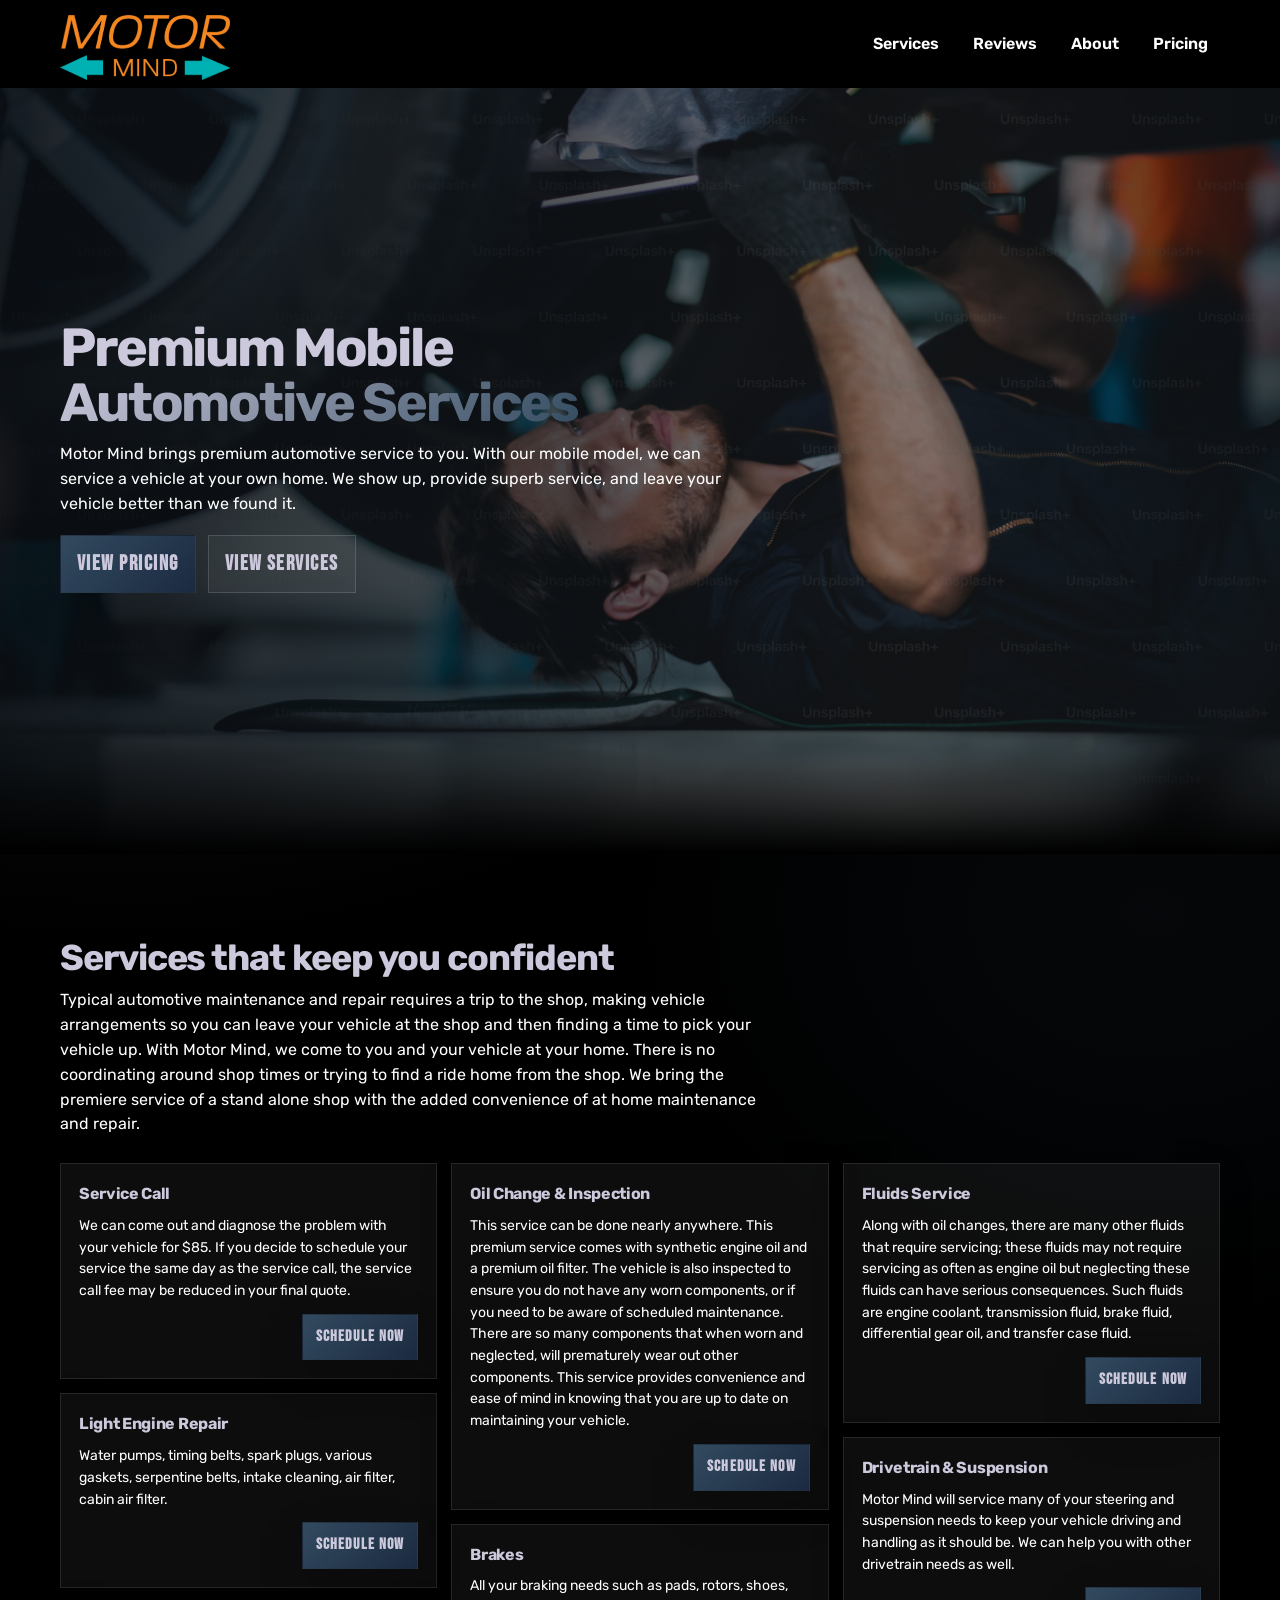
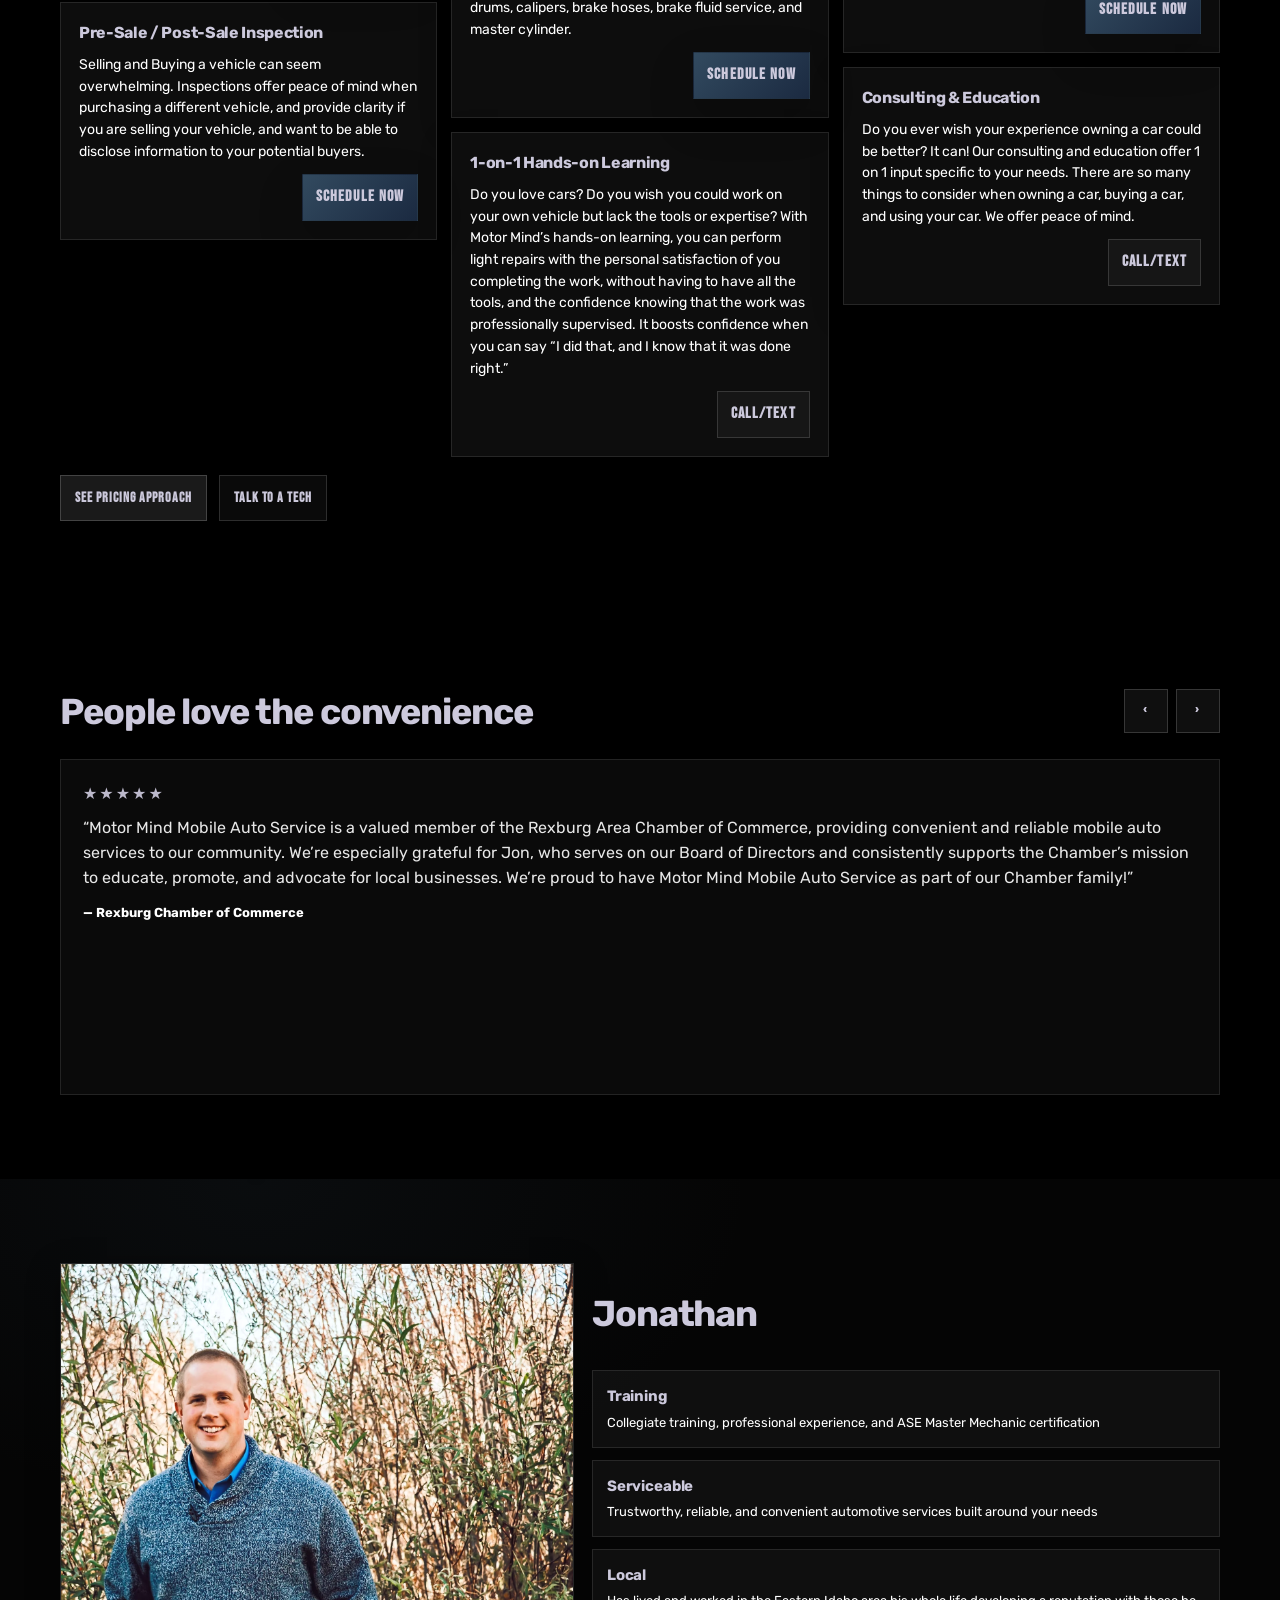
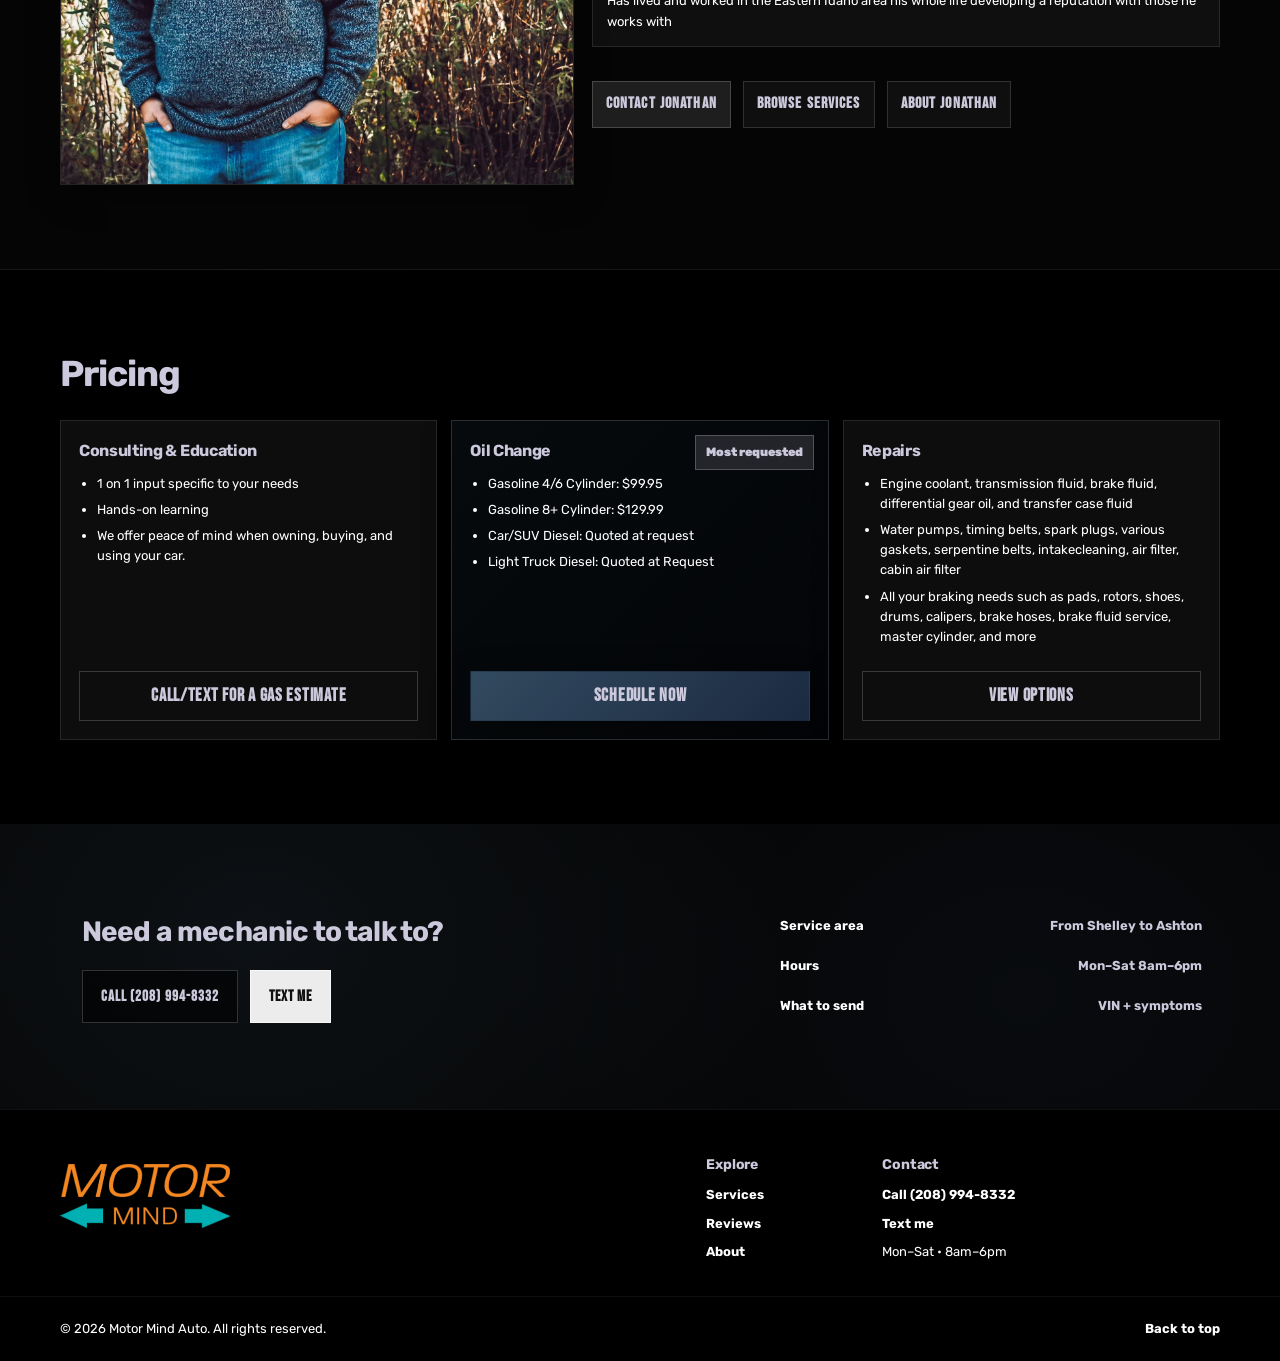
==== commit 50e620fb: "Merge remote changes" ====
--- a/index.html
+++ b/index.html
@@ -257,7 +257,7 @@
               <div class="point">
                 <div>
                   <h3 class="point__title">Local</h3>
-                  <p class="point__text">Has lived and worked in the Eastern Idaho area for over a decade developing a reputation with those he works with</p>
+                  <p class="point__text">Has lived and worked in the Eastern Idaho area his whole life developing a reputation with those he works with</p>
                 </div>
               </div>
             </div>
@@ -280,23 +280,23 @@
 
           <div class="pricingGrid">
             <article class="pricingCard">
-              <h3 class="pricingCard__title">Gasoline</h3>
+              <h3 class="pricingCard__title">Consulting &amp; Education</h3>
+              <ul class="pricingCard__list">
+                <li>1 on 1 input specific to your needs</li>
+                <li>Hands-on learning</li>
+                <li>We offer peace of mind when owning, buying, and using your car.</li>
+              </ul>              
+              <a class="btn btn--outline" href="#contact">Call/text for a gas estimate</a>
+            </article>
+
+            <article class="pricingCard pricingCard--featured">
+              <div class="ribbon" aria-hidden="true">Most requested</div>
+              <h3 class="pricingCard__title">Oil Change</h3>
               <ul class="pricingCard__list">
                 <li>Gasoline 4/6 Cylinder: $99.95</li>
                 <li>Gasoline 8+ Cylinder: $129.99</li>
                 <li>Car/SUV Diesel: Quoted at request</li>
                 <li>Light Truck Diesel: Quoted at Request</li>
-              </ul>              
-              <a class="btn btn--outline" href="#contact">Call/text for a gas estimate</a>
-            </article>
-
-            <article class="pricingCard pricingCard--featured">
-              <div class="ribbon" aria-hidden="true">Most requested</div>
-              <h3 class="pricingCard__title">Oil Change</h3>
-              <ul class="pricingCard__list">
-                <li>Synthetic engine oil</li>
-                <li>Premium oil filter</li>
-                <li>Comes with a general inspection of other components</li>
               </ul>
               <a class="btn btn--accent" href="./pages/oil-change-inspection.html">Schedule now</a>
             </article>
--- a/assets/css/styles.css
+++ b/assets/css/styles.css
@@ -341,7 +341,6 @@
 .section--alt {
   background: radial-gradient(900px 600px at 20% 0%, rgba(50, 74, 95, 0.1), transparent 55%),
     rgba(255, 255, 255, 0.02);
-  border-top: 1px solid rgba(255, 255, 255, 0.06);
   border-bottom: 1px solid rgba(255, 255, 255, 0.06);
 }
 
@@ -715,7 +714,6 @@
   background: radial-gradient(900px 700px at 20% 40%, rgba(50, 74, 95, 0.18), transparent 60%),
     radial-gradient(900px 700px at 80% 60%, rgba(27, 42, 65, 0.16), transparent 60%),
     rgba(255, 255, 255, 0.02);
-  border-top: 1px solid rgba(255, 255, 255, 0.06);
 }
 
 .cta {
@@ -728,9 +726,6 @@
 .cta__content {
   padding: 22px;
   border-radius: var(--radius-xl);
-  background: rgba(0, 0, 0, 0.28);
-  border: 1px solid rgba(255, 255, 255, 0.12);
-  box-shadow: var(--shadow-2);
 }
 
 .cta__title {
@@ -739,8 +734,6 @@
   letter-spacing: -0.03em;
 }
 
-
-
 .cta__actions {
   display: flex;
   gap: 12px;
@@ -750,8 +743,6 @@
 .cta__panel {
   padding: 18px;
   border-radius: var(--radius-xl);
-  background: rgba(255, 255, 255, 0.05);
-  border: 1px solid rgba(255, 255, 255, 0.10);
 }
 
 .ctaRow {
@@ -759,7 +750,6 @@
   justify-content: space-between;
   gap: 12px;
   padding: 10px 0;
-  border-bottom: 1px solid rgba(255, 255, 255, 0.10);
 }
 
 .ctaRow:last-child {
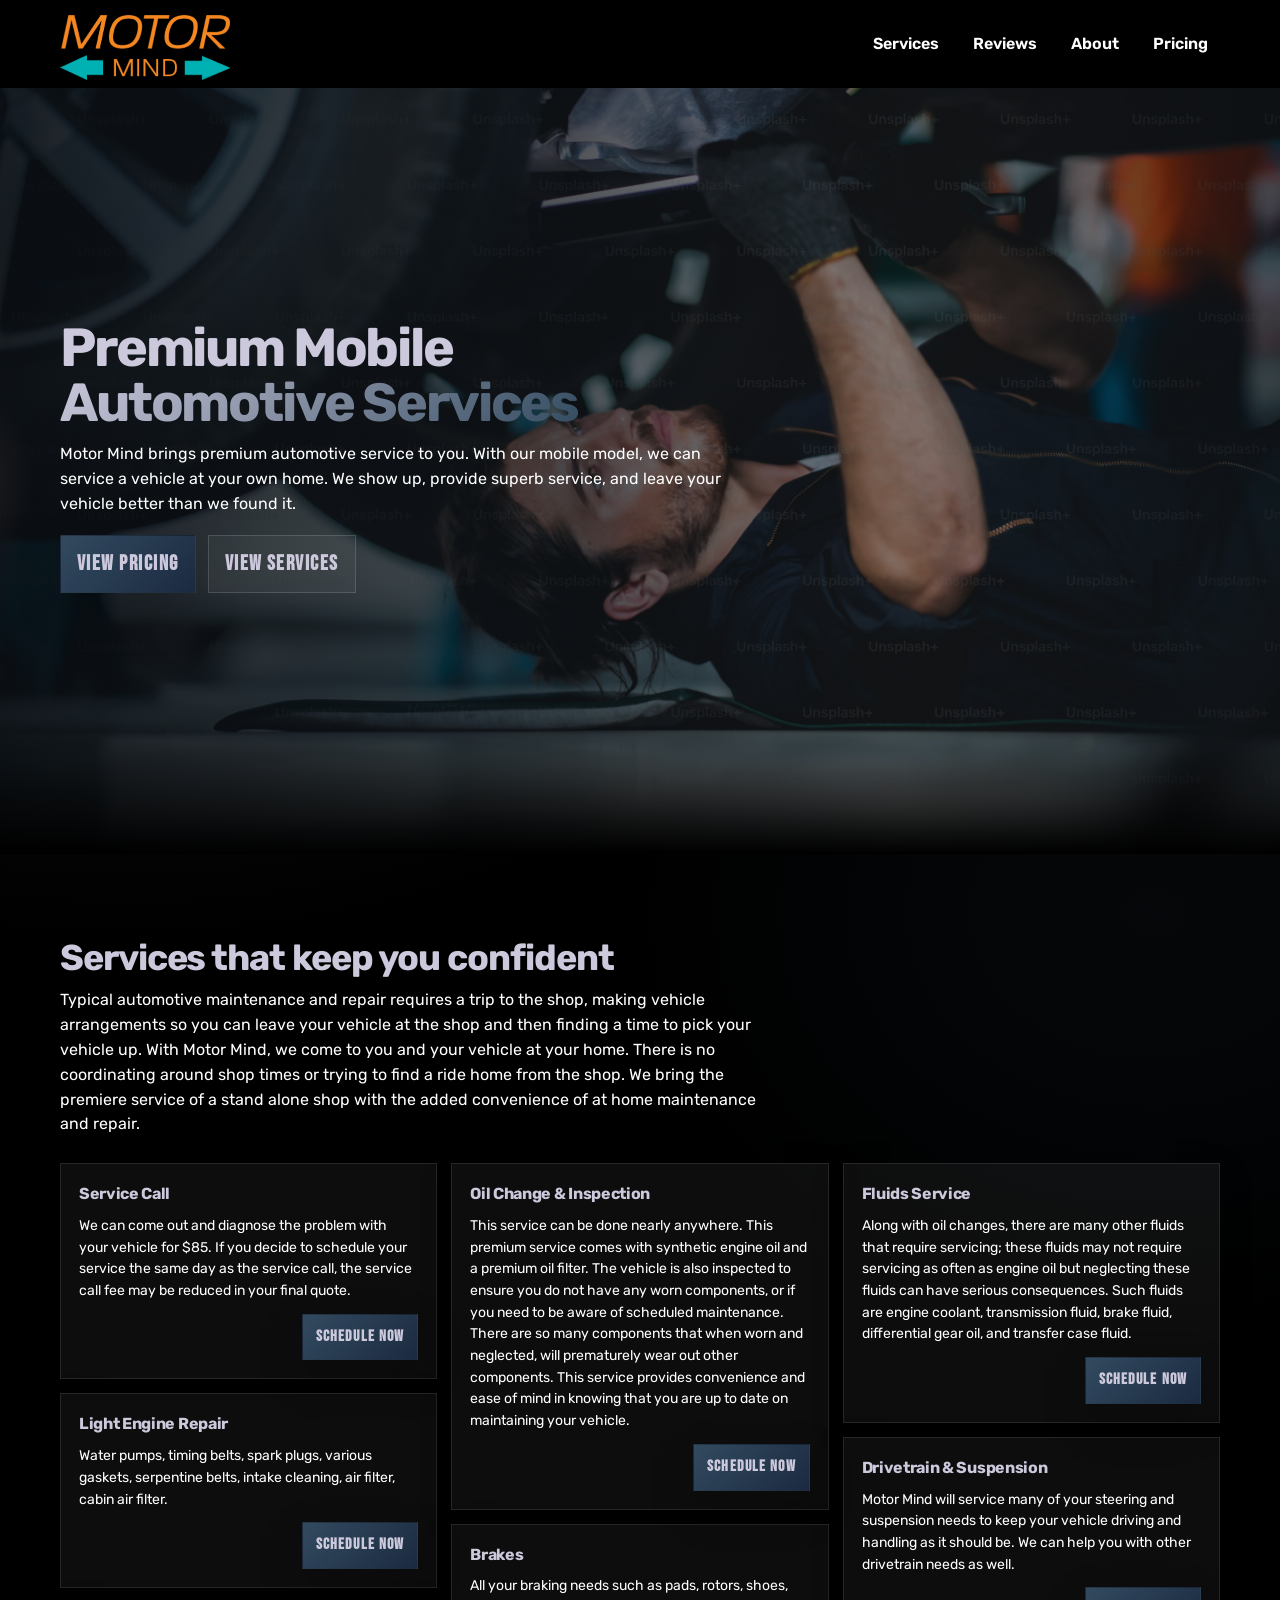
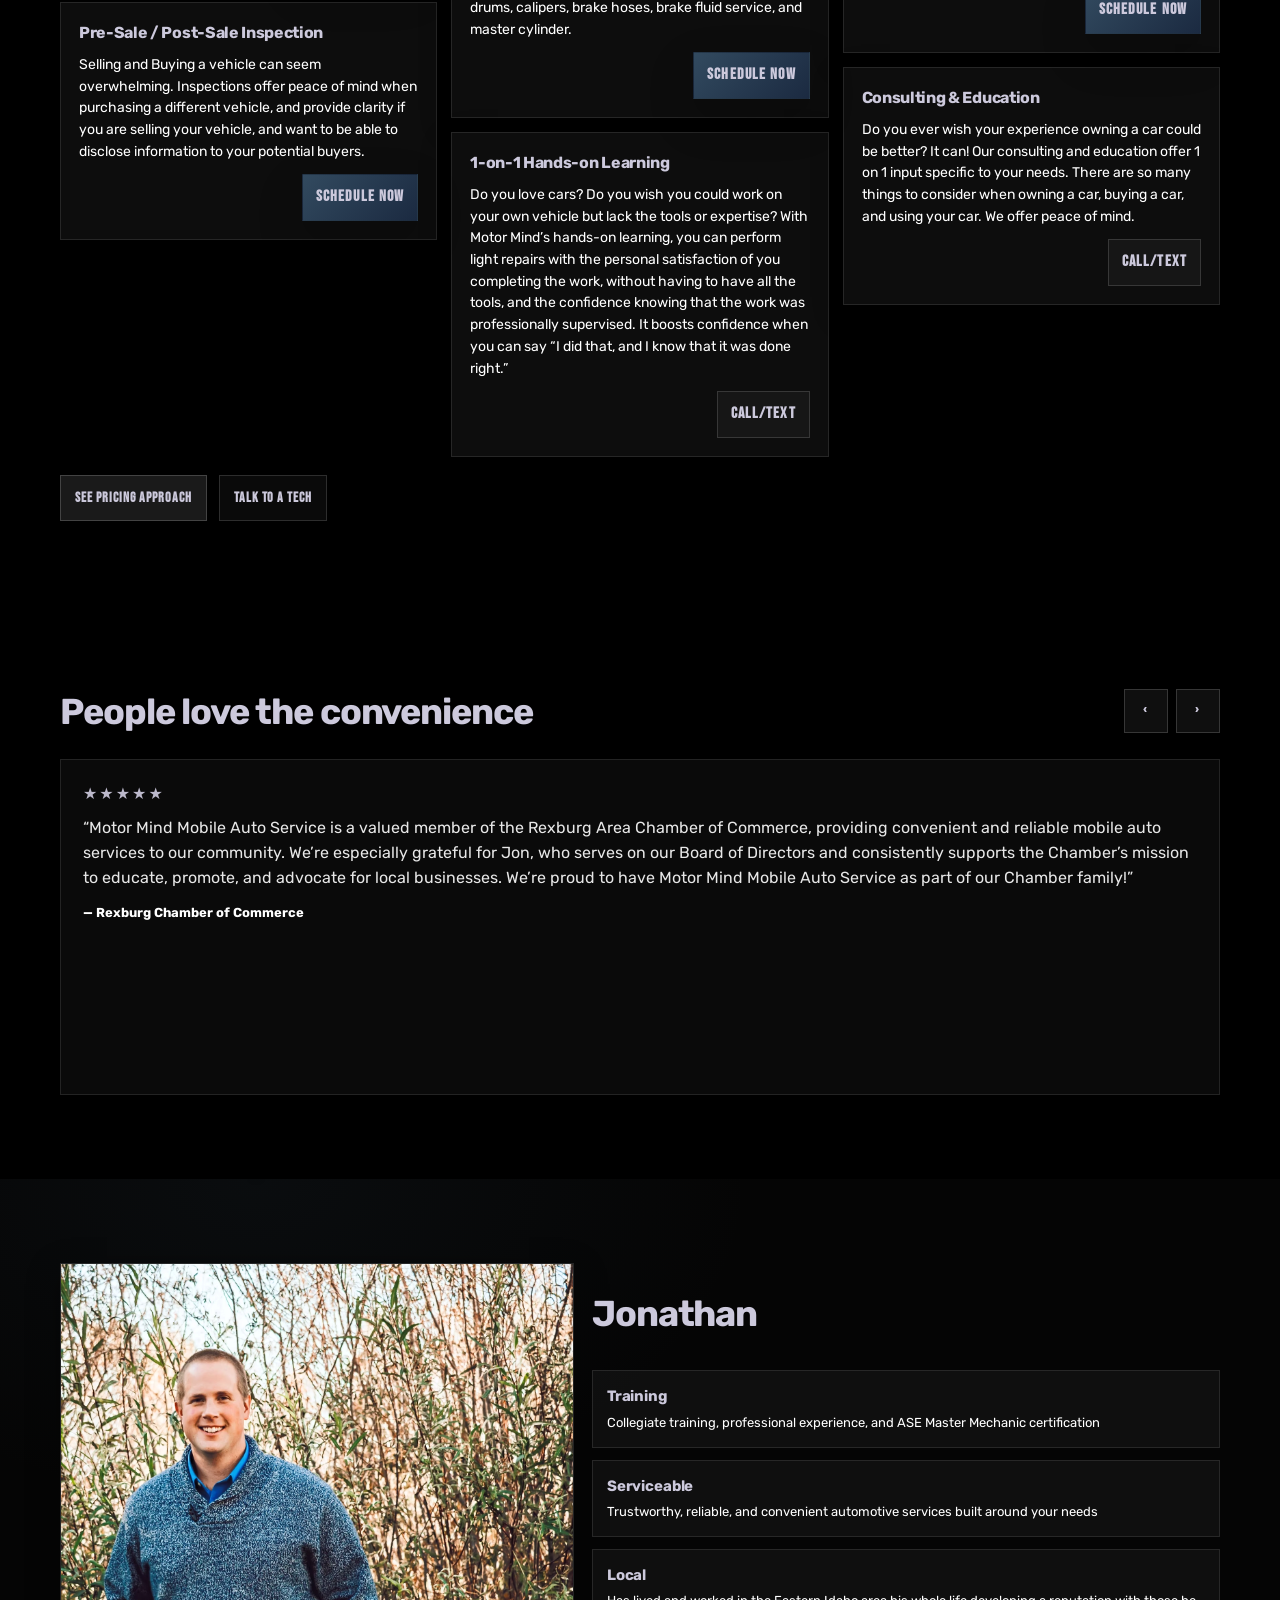
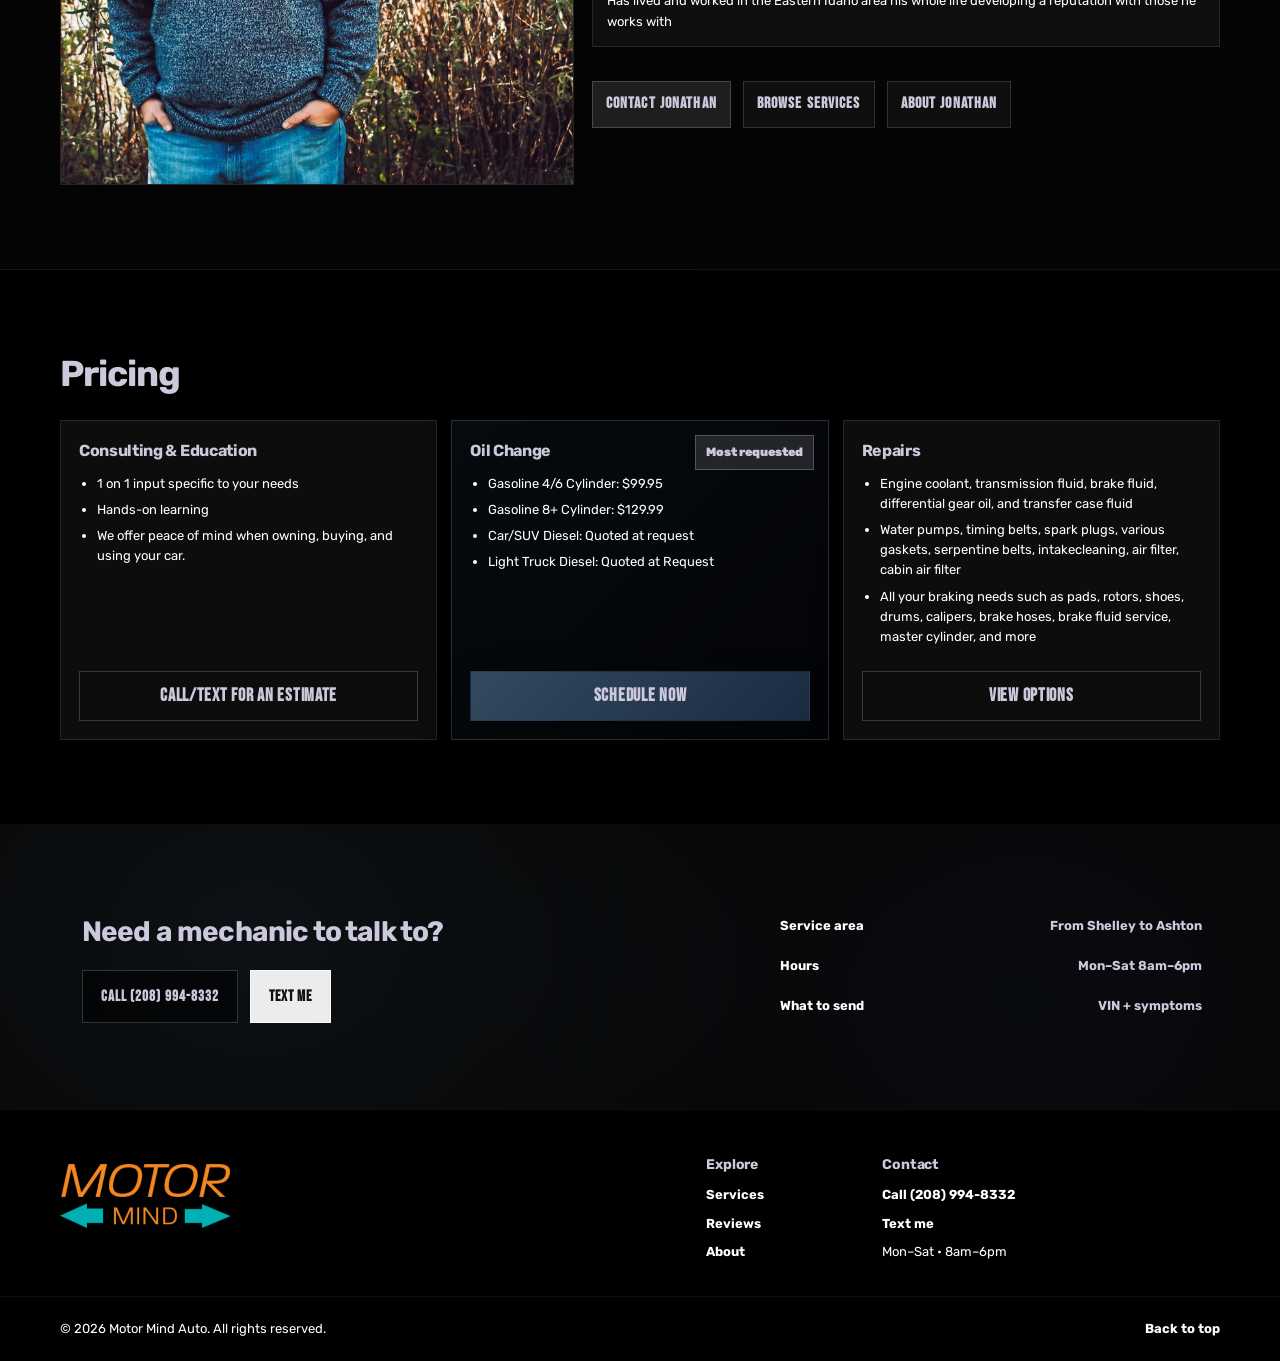
==== commit 925442c4: "Merge remote changes" ====
--- a/index.html
+++ b/index.html
@@ -286,7 +286,7 @@
                 <li>Hands-on learning</li>
                 <li>We offer peace of mind when owning, buying, and using your car.</li>
               </ul>              
-              <a class="btn btn--outline" href="#contact">Call/text for a gas estimate</a>
+              <a class="btn btn--outline" href="#contact">Call/text for an estimate</a>
             </article>
 
             <article class="pricingCard pricingCard--featured">
